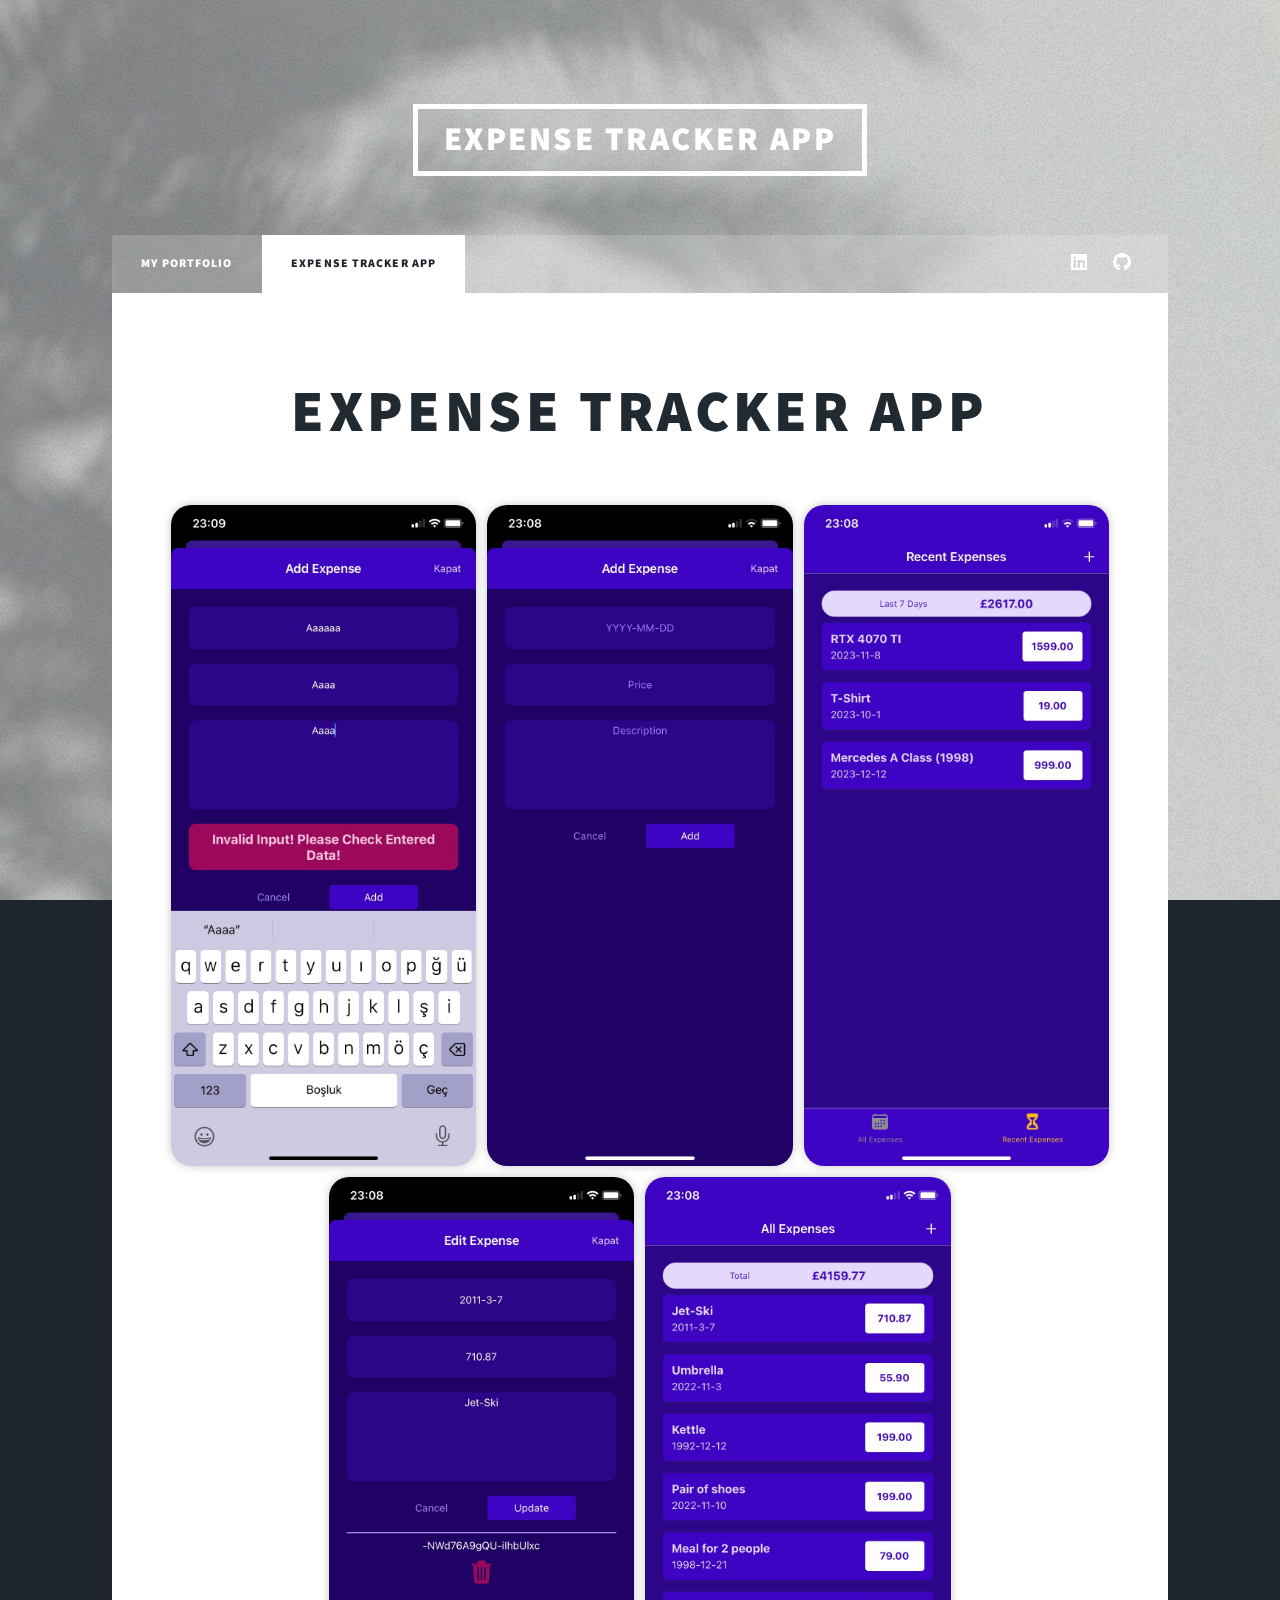
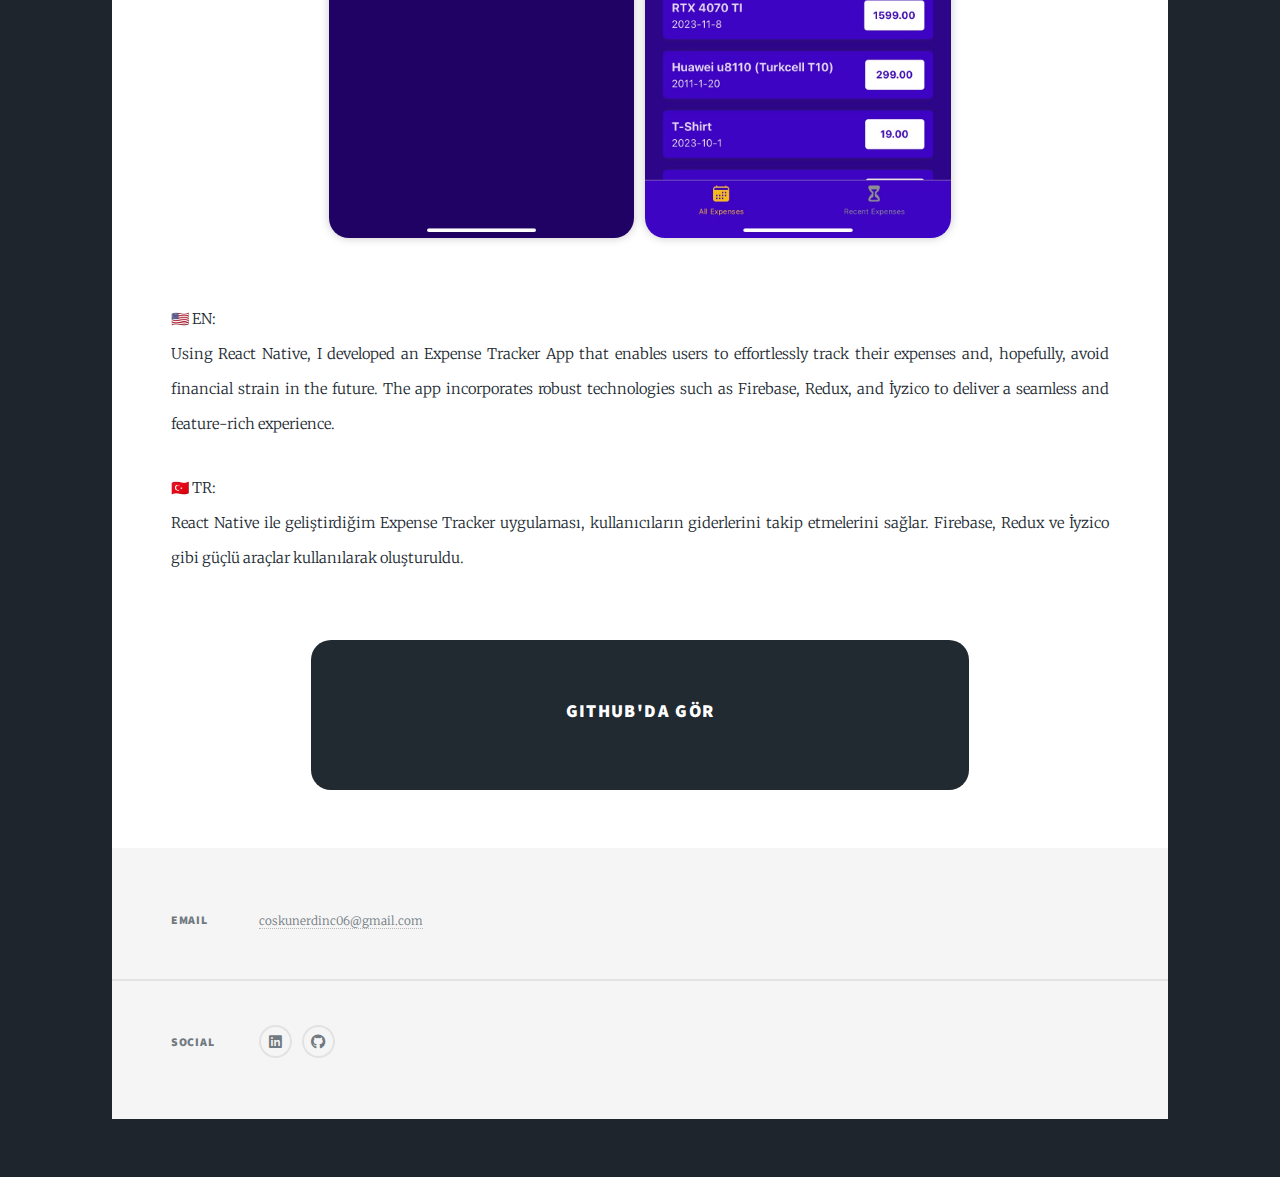
==== expense.html @ 95dc4216 "Add files via upload" ====
<!DOCTYPE html>
<!--
	Massively by HTML5 UP
	html5up.net | @ajlkn
	Free for personal and commercial use under the CCA 3.0 license (html5up.net/license)
-->
<html>
  <head>
    <title>Expense Tracker App</title>
    <meta charset="utf-8" />
    <meta
      name="viewport"
      content="width=device-width, initial-scale=1, user-scalable=no"
    />
    <link rel="stylesheet" href="assets/css/main.css" />
    <noscript
      ><link rel="stylesheet" href="assets/css/noscript.css"
    /></noscript>
  </head>
  <body class="is-preload">
    <!-- Wrapper -->
    <div id="wrapper">
      <!-- Header -->
      <header id="header">
        <a href="#?" class="logo">Expense Tracker App</a>
      </header>

      <!-- Nav -->
      <nav id="nav">
        <ul class="links">
          <li><a href="index.html#header">My Portfolio</a></li>
          <li class="active">
            <a href="#?">Expense Tracker App</a>
          </li>
        </ul>
        <ul class="icons">
          <li>
            <a
              target="_blank"
              href="https://www.linkedin.com/in/erdinc-cosgun/"
              target="_blank"
              class="icon brands fa-linkedin"
              ><span class="label">Linkedin</span></a
            >
          </li>
          <li>
            <a
              target="_blank"
              href="https://github.com/erdinc0"
              class="icon brands fa-github"
              ><span class="label">GitHub</span></a
            >
          </li>
        </ul>
      </nav>

      <!-- Main -->
      <div id="main">
        <!-- Post -->
        <section class="post">
          <header class="major">
            <h1>Expense Tracker App</h1>
          </header>

          <div class="box alt">
            <div class="row gtr-50 gtr-uniform">
              <div class="col-4">
                <span class="image fit"
                  ><img
                    style="
                      border-radius: 20px;
                      box-shadow: 0px 0px 10px rgb(200, 200, 200);
                    "
                    src="images/e1.jpeg"
                    alt=""
                /></span>
              </div>
              <div class="col-4">
                <span class="image fit"
                  ><img
                    style="
                      border-radius: 20px;
                      box-shadow: 0px 0px 10px rgb(200, 200, 200);
                    "
                    src="images/e2.jpeg"
                    alt=""
                /></span>
              </div>
              <div class="col-4">
                <span class="image fit"
                  ><img
                    style="
                      border-radius: 20px;
                      box-shadow: 0px 0px 10px rgb(200, 200, 200);
                    "
                    src="images/e3.jpeg"
                    alt=""
                /></span>
              </div>
              <!-- Break -->

              <div class="col-2"></div>

              <div class="col-4">
                <span class="image fit"
                  ><img
                    style="
                      border-radius: 20px;
                      box-shadow: 0px 0px 10px rgb(200, 200, 200);
                    "
                    src="images/e4.jpeg"
                    alt=""
                /></span>
              </div>
              <div class="col-4">
                <span class="image fit"
                  ><img
                    style="
                      border-radius: 20px;
                      box-shadow: 0px 0px 10px rgb(200, 200, 200);
                    "
                    src="images/e5.jpeg"
                    alt=""
                /></span>
              </div>
            </div>
          </div>
          <br />
          <p>
            🇺🇸 EN: <br />
            Using React Native, I developed an Expense Tracker App that enables
            users to effortlessly track their expenses and, hopefully, avoid
            financial strain in the future. The app incorporates robust
            technologies such as Firebase, Redux, and İyzico to deliver a
            seamless and feature-rich experience.
          </p>
          <p>
            🇹🇷 TR: <br />
            React Native ile geliştirdiğim Expense Tracker uygulaması,
            kullanıcıların giderlerini takip etmelerini sağlar. Firebase, Redux
            ve İyzico gibi güçlü araçlar kullanılarak oluşturuldu.
          </p>

          <br />

          <center>
            <a
              target="_blank"
              href="https://github.com/erdinc0/Expense-Tracker-App"
              class="button primary fit"
              style="
                border-radius: 20px;
                font-size: 18px;
                padding-bottom: 100px;
                padding-top: 50px;
                width: 70%;
              "
              >GitHub'da Gör</a
            >
          </center>
        </section>
      </div>

      <!-- Footer -->
      <footer id="footer">
        <section class="split contact">
          <section>
            <h3>Email</h3>
            <p>
              <a target="_blank" href="mailto:coskunerdinc06@gmail.com"
                >coskunerdinc06@gmail.com</a
              >
            </p>
          </section>
          <section>
            <h3>Social</h3>
            <ul class="icons alt">
              <li>
                <a
                  target="_blank"
                  target="_blank"
                  href="https://www.linkedin.com/in/erdinc-cosgun/"
                  class="icon brands alt fa-linkedin"
                  ><span class="label">Linkedin</span></a
                >
              </li>

              <li>
                <a
                  target="_blank"
                  target="_blank"
                  href="https://github.com/erdinc0"
                  class="icon brands alt fa-github"
                  ><span class="label">GitHub</span></a
                >
              </li>
            </ul>
          </section>
        </section>
      </footer>

      <!-- Copyright -->
      <div id="copyright"></div>
    </div>

    <!-- Scripts -->
    <script src="assets/js/jquery.min.js"></script>
    <script src="assets/js/jquery.scrollex.min.js"></script>
    <script src="assets/js/jquery.scrolly.min.js"></script>
    <script src="assets/js/browser.min.js"></script>
    <script src="assets/js/breakpoints.min.js"></script>
    <script src="assets/js/util.js"></script>
    <script src="assets/js/main.js"></script>
  </body>
</html>
---- assets/css/main.css ----
@import url(fontawesome-all.min.css);
@import url("https://fonts.googleapis.com/css?family=Merriweather:300,700,300italic,700italic|Source+Sans+Pro:900");

/*
	Massively by HTML5 UP
	html5up.net | @ajlkn
	Free for personal and commercial use under the CCA 3.0 license (html5up.net/license)
*/

html,
body,
div,
span,
applet,
object,
iframe,
h1,
h2,
h3,
h4,
h5,
h6,
p,
blockquote,
pre,
a,
abbr,
acronym,
address,
big,
cite,
code,
del,
dfn,
em,
img,
ins,
kbd,
q,
s,
samp,
small,
strike,
strong,
sub,
sup,
tt,
var,
b,
u,
i,
center,
dl,
dt,
dd,
ol,
ul,
li,
fieldset,
form,
label,
legend,
table,
caption,
tbody,
tfoot,
thead,
tr,
th,
td,
article,
aside,
canvas,
details,
embed,
figure,
figcaption,
footer,
header,
hgroup,
menu,
nav,
output,
ruby,
section,
summary,
time,
mark,
audio,
video {
  margin: 0;
  padding: 0;
  border: 0;
  font-size: 100%;
  font: inherit;
  vertical-align: baseline;
}

article,
aside,
details,
figcaption,
figure,
footer,
header,
hgroup,
menu,
nav,
section {
  display: block;
}

body {
  line-height: 1;
}

ol,
ul {
  list-style: none;
}

blockquote,
q {
  quotes: none;
}

blockquote:before,
blockquote:after,
q:before,
q:after {
  content: "";
  content: none;
}

table {
  border-collapse: collapse;
  border-spacing: 0;
}

body {
  -webkit-text-size-adjust: none;
}

mark {
  background-color: transparent;
  color: inherit;
}

input::-moz-focus-inner {
  border: 0;
  padding: 0;
}

input,
select,
textarea {
  -moz-appearance: none;
  -webkit-appearance: none;
  -ms-appearance: none;
  appearance: none;
}

/* Basic */

@-ms-viewport {
  width: device-width;
}

body {
  -ms-overflow-style: scrollbar;
}

@media screen and (max-width: 480px) {
  html,
  body {
    min-width: 320px;
  }
}

html {
  box-sizing: border-box;
}

*,
*:before,
*:after {
  box-sizing: inherit;
}

body {
  background-color: #1e252d;
}

body.is-preload *,
body.is-preload *:before,
body.is-preload *:after {
  -moz-animation: none !important;
  -webkit-animation: none !important;
  -ms-animation: none !important;
  animation: none !important;
  -moz-transition: none !important;
  -webkit-transition: none !important;
  -ms-transition: none !important;
  transition: none !important;
}

/* Type */

html {
  font-size: 16pt;
}

@media screen and (max-width: 1680px) {
  html {
    font-size: 12pt;
  }
}

@media screen and (max-width: 1280px) {
  html {
    font-size: 11pt;
  }
}

@media screen and (max-width: 360px) {
  html {
    font-size: 10pt;
  }
}

body {
  color: #212931;
}

body,
input,
select,
textarea {
  font-family: "Merriweather", Georgia, serif;
  font-weight: 300;
  font-size: 1rem;
  line-height: 2.375;
}

a {
  -moz-transition: color 0.2s ease-in-out, background-color 0.2s ease-in-out,
    border-color 0.2s ease-in-out, box-shadow 0.2s ease-in-out;
  -webkit-transition: color 0.2s ease-in-out, background-color 0.2s ease-in-out,
    border-color 0.2s ease-in-out, box-shadow 0.2s ease-in-out;
  -ms-transition: color 0.2s ease-in-out, background-color 0.2s ease-in-out,
    border-color 0.2s ease-in-out, box-shadow 0.2s ease-in-out;
  transition: color 0.2s ease-in-out, background-color 0.2s ease-in-out,
    border-color 0.2s ease-in-out, box-shadow 0.2s ease-in-out;
  border-bottom: dotted 1px;
  text-decoration: none;
}

a:hover {
  border-bottom-color: transparent;
}

strong,
b {
  font-weight: 600;
}

em,
i {
  font-style: italic;
}

p {
  text-align: justify;
  margin: 0 0 2rem 0;
}

h1,
h2,
h3,
h4,
h5,
h6 {
  font-family: "Source Sans Pro", Helvetica, sans-serif;
  font-weight: 900;
  line-height: 1.5;
  letter-spacing: 0.075em;
  text-transform: uppercase;
  margin: 0 0 1rem 0;
}

h1 a,
h2 a,
h3 a,
h4 a,
h5 a,
h6 a {
  border-bottom: 0;
  color: inherit;
  text-decoration: none;
}

h1 {
  font-size: 4rem;
  line-height: 1.1;
  margin: 0 0 2rem 0;
}

h2 {
  font-size: 1.75rem;
  line-height: 1.3;
  margin: 0 0 1.5rem 0;
}

h3 {
  font-size: 1.25rem;
  margin: 0 0 1.5rem 0;
}

h4 {
  font-size: 1rem;
}

h5 {
  font-size: 0.9rem;
}

h6 {
  font-size: 0.8rem;
}

sub {
  font-size: 0.8rem;
  position: relative;
  top: 0.5rem;
}

sup {
  font-size: 0.8rem;
  position: relative;
  top: -0.5rem;
}

blockquote {
  border-left: solid 4px;
  font-style: italic;
  margin: 0 0 2rem 0;
  padding: 0.5rem 0 0.5rem 2rem;
}

code {
  border: solid 2px;
  font-family: "Courier New", monospace;
  font-size: 0.9rem;
  margin: 0 0.25rem;
  padding: 0.25rem 0.65rem;
}

pre {
  -webkit-overflow-scrolling: touch;
  font-family: "Courier New", monospace;
  font-size: 0.9rem;
  margin: 0 0 2rem 0;
}

pre code {
  display: block;
  line-height: 1.75;
  padding: 1rem 1.5rem;
  overflow-x: auto;
}

hr {
  border: 0;
  border-bottom: solid 2px;
  margin: 3rem 0;
}

hr.major {
  margin: 5rem 0;
}

.align-left {
  text-align: left;
}

.align-center {
  text-align: center;
}

.align-right {
  text-align: right;
}

input,
select,
textarea {
  color: #212931;
}

a {
  color: #212931;
  border-bottom-color: rgba(33, 41, 49, 0.5);
}

a:hover {
  border-bottom-color: transparent;
  color: #ffbf3e !important;
}

strong,
b {
  color: #212931;
}

h1,
h2,
h3,
h4,
h5,
h6 {
  color: #212931;
}

blockquote {
  border-left-color: #eeeeee;
}

code {
  background: rgba(220, 220, 220, 0.25);
  border-color: #eeeeee;
}

hr {
  border-bottom-color: #eeeeee;
}

/* Row */

.row {
  display: flex;
  flex-wrap: wrap;
  box-sizing: border-box;
  align-items: stretch;
}

.row > * {
  box-sizing: border-box;
}

.row.gtr-uniform > * > :last-child {
  margin-bottom: 0;
}

.row.aln-left {
  justify-content: flex-start;
}

.row.aln-center {
  justify-content: center;
}

.row.aln-right {
  justify-content: flex-end;
}

.row.aln-top {
  align-items: flex-start;
}

.row.aln-middle {
  align-items: center;
}

.row.aln-bottom {
  align-items: flex-end;
}

.row > .imp {
  order: -1;
}

.row > .col-1 {
  width: 8.33333%;
}

.row > .off-1 {
  margin-left: 8.33333%;
}

.row > .col-2 {
  width: 16.66667%;
}

.row > .off-2 {
  margin-left: 16.66667%;
}

.row > .col-3 {
  width: 25%;
}

.row > .off-3 {
  margin-left: 25%;
}

.row > .col-4 {
  width: 33.33333%;
}

.row > .off-4 {
  margin-left: 33.33333%;
}

.row > .col-5 {
  width: 41.66667%;
}

.row > .off-5 {
  margin-left: 41.66667%;
}

.row > .col-6 {
  width: 50%;
}

.row > .off-6 {
  margin-left: 50%;
}

.row > .col-7 {
  width: 58.33333%;
}

.row > .off-7 {
  margin-left: 58.33333%;
}

.row > .col-8 {
  width: 66.66667%;
}

.row > .off-8 {
  margin-left: 66.66667%;
}

.row > .col-9 {
  width: 75%;
}

.row > .off-9 {
  margin-left: 75%;
}

.row > .col-10 {
  width: 83.33333%;
}

.row > .off-10 {
  margin-left: 83.33333%;
}

.row > .col-11 {
  width: 91.66667%;
}

.row > .off-11 {
  margin-left: 91.66667%;
}

.row > .col-12 {
  width: 100%;
}

.row > .off-12 {
  margin-left: 100%;
}

.row.gtr-0 {
  margin-top: 0;
  margin-left: 0rem;
}

.row.gtr-0 > * {
  padding: 0 0 0 0rem;
}

.row.gtr-0.gtr-uniform {
  margin-top: 0rem;
}

.row.gtr-0.gtr-uniform > * {
  padding-top: 0rem;
}

.row.gtr-25 {
  margin-top: 0;
  margin-left: -0.375rem;
}

.row.gtr-25 > * {
  padding: 0 0 0 0.375rem;
}

.row.gtr-25.gtr-uniform {
  margin-top: -0.375rem;
}

.row.gtr-25.gtr-uniform > * {
  padding-top: 0.375rem;
}

.row.gtr-50 {
  margin-top: 0;
  margin-left: -0.75rem;
}

.row.gtr-50 > * {
  padding: 0 0 0 0.75rem;
}

.row.gtr-50.gtr-uniform {
  margin-top: -0.75rem;
}

.row.gtr-50.gtr-uniform > * {
  padding-top: 0.75rem;
}

.row {
  margin-top: 0;
  margin-left: -1.5rem;
}

.row > * {
  padding: 0 0 0 1.5rem;
}

.row.gtr-uniform {
  margin-top: -1.5rem;
}

.row.gtr-uniform > * {
  padding-top: 1.5rem;
}

.row.gtr-150 {
  margin-top: 0;
  margin-left: -2.25rem;
}

.row.gtr-150 > * {
  padding: 0 0 0 2.25rem;
}

.row.gtr-150.gtr-uniform {
  margin-top: -2.25rem;
}

.row.gtr-150.gtr-uniform > * {
  padding-top: 2.25rem;
}

.row.gtr-200 {
  margin-top: 0;
  margin-left: -3rem;
}

.row.gtr-200 > * {
  padding: 0 0 0 3rem;
}

.row.gtr-200.gtr-uniform {
  margin-top: -3rem;
}

.row.gtr-200.gtr-uniform > * {
  padding-top: 3rem;
}

@media screen and (max-width: 1680px) {
  .row {
    display: flex;
    flex-wrap: wrap;
    box-sizing: border-box;
    align-items: stretch;
  }

  .row > * {
    box-sizing: border-box;
  }

  .row.gtr-uniform > * > :last-child {
    margin-bottom: 0;
  }

  .row.aln-left {
    justify-content: flex-start;
  }

  .row.aln-center {
    justify-content: center;
  }

  .row.aln-right {
    justify-content: flex-end;
  }

  .row.aln-top {
    align-items: flex-start;
  }

  .row.aln-middle {
    align-items: center;
  }

  .row.aln-bottom {
    align-items: flex-end;
  }

  .row > .imp-xlarge {
    order: -1;
  }

  .row > .col-1-xlarge {
    width: 8.33333%;
  }

  .row > .off-1-xlarge {
    margin-left: 8.33333%;
  }

  .row > .col-2-xlarge {
    width: 16.66667%;
  }

  .row > .off-2-xlarge {
    margin-left: 16.66667%;
  }

  .row > .col-3-xlarge {
    width: 25%;
  }

  .row > .off-3-xlarge {
    margin-left: 25%;
  }

  .row > .col-4-xlarge {
    width: 33.33333%;
  }

  .row > .off-4-xlarge {
    margin-left: 33.33333%;
  }

  .row > .col-5-xlarge {
    width: 41.66667%;
  }

  .row > .off-5-xlarge {
    margin-left: 41.66667%;
  }

  .row > .col-6-xlarge {
    width: 50%;
  }

  .row > .off-6-xlarge {
    margin-left: 50%;
  }

  .row > .col-7-xlarge {
    width: 58.33333%;
  }

  .row > .off-7-xlarge {
    margin-left: 58.33333%;
  }

  .row > .col-8-xlarge {
    width: 66.66667%;
  }

  .row > .off-8-xlarge {
    margin-left: 66.66667%;
  }

  .row > .col-9-xlarge {
    width: 75%;
  }

  .row > .off-9-xlarge {
    margin-left: 75%;
  }

  .row > .col-10-xlarge {
    width: 83.33333%;
  }

  .row > .off-10-xlarge {
    margin-left: 83.33333%;
  }

  .row > .col-11-xlarge {
    width: 91.66667%;
  }

  .row > .off-11-xlarge {
    margin-left: 91.66667%;
  }

  .row > .col-12-xlarge {
    width: 100%;
  }

  .row > .off-12-xlarge {
    margin-left: 100%;
  }

  .row.gtr-0 {
    margin-top: 0;
    margin-left: 0rem;
  }

  .row.gtr-0 > * {
    padding: 0 0 0 0rem;
  }

  .row.gtr-0.gtr-uniform {
    margin-top: 0rem;
  }

  .row.gtr-0.gtr-uniform > * {
    padding-top: 0rem;
  }

  .row.gtr-25 {
    margin-top: 0;
    margin-left: -0.375rem;
  }

  .row.gtr-25 > * {
    padding: 0 0 0 0.375rem;
  }

  .row.gtr-25.gtr-uniform {
    margin-top: -0.375rem;
  }

  .row.gtr-25.gtr-uniform > * {
    padding-top: 0.375rem;
  }

  .row.gtr-50 {
    margin-top: 0;
    margin-left: -0.75rem;
  }

  .row.gtr-50 > * {
    padding: 0 0 0 0.75rem;
  }

  .row.gtr-50.gtr-uniform {
    margin-top: -0.75rem;
  }

  .row.gtr-50.gtr-uniform > * {
    padding-top: 0.75rem;
  }

  .row {
    margin-top: 0;
    margin-left: -1.5rem;
  }

  .row > * {
    padding: 0 0 0 1.5rem;
  }

  .row.gtr-uniform {
    margin-top: -1.5rem;
  }

  .row.gtr-uniform > * {
    padding-top: 1.5rem;
  }

  .row.gtr-150 {
    margin-top: 0;
    margin-left: -2.25rem;
  }

  .row.gtr-150 > * {
    padding: 0 0 0 2.25rem;
  }

  .row.gtr-150.gtr-uniform {
    margin-top: -2.25rem;
  }

  .row.gtr-150.gtr-uniform > * {
    padding-top: 2.25rem;
  }

  .row.gtr-200 {
    margin-top: 0;
    margin-left: -3rem;
  }

  .row.gtr-200 > * {
    padding: 0 0 0 3rem;
  }

  .row.gtr-200.gtr-uniform {
    margin-top: -3rem;
  }

  .row.gtr-200.gtr-uniform > * {
    padding-top: 3rem;
  }
}

@media screen and (max-width: 1280px) {
  .row {
    display: flex;
    flex-wrap: wrap;
    box-sizing: border-box;
    align-items: stretch;
  }

  .row > * {
    box-sizing: border-box;
  }

  .row.gtr-uniform > * > :last-child {
    margin-bottom: 0;
  }

  .row.aln-left {
    justify-content: flex-start;
  }

  .row.aln-center {
    justify-content: center;
  }

  .row.aln-right {
    justify-content: flex-end;
  }

  .row.aln-top {
    align-items: flex-start;
  }

  .row.aln-middle {
    align-items: center;
  }

  .row.aln-bottom {
    align-items: flex-end;
  }

  .row > .imp-large {
    order: -1;
  }

  .row > .col-1-large {
    width: 8.33333%;
  }

  .row > .off-1-large {
    margin-left: 8.33333%;
  }

  .row > .col-2-large {
    width: 16.66667%;
  }

  .row > .off-2-large {
    margin-left: 16.66667%;
  }

  .row > .col-3-large {
    width: 25%;
  }

  .row > .off-3-large {
    margin-left: 25%;
  }

  .row > .col-4-large {
    width: 33.33333%;
  }

  .row > .off-4-large {
    margin-left: 33.33333%;
  }

  .row > .col-5-large {
    width: 41.66667%;
  }

  .row > .off-5-large {
    margin-left: 41.66667%;
  }

  .row > .col-6-large {
    width: 50%;
  }

  .row > .off-6-large {
    margin-left: 50%;
  }

  .row > .col-7-large {
    width: 58.33333%;
  }

  .row > .off-7-large {
    margin-left: 58.33333%;
  }

  .row > .col-8-large {
    width: 66.66667%;
  }

  .row > .off-8-large {
    margin-left: 66.66667%;
  }

  .row > .col-9-large {
    width: 75%;
  }

  .row > .off-9-large {
    margin-left: 75%;
  }

  .row > .col-10-large {
    width: 83.33333%;
  }

  .row > .off-10-large {
    margin-left: 83.33333%;
  }

  .row > .col-11-large {
    width: 91.66667%;
  }

  .row > .off-11-large {
    margin-left: 91.66667%;
  }

  .row > .col-12-large {
    width: 100%;
  }

  .row > .off-12-large {
    margin-left: 100%;
  }

  .row.gtr-0 {
    margin-top: 0;
    margin-left: 0rem;
  }

  .row.gtr-0 > * {
    padding: 0 0 0 0rem;
  }

  .row.gtr-0.gtr-uniform {
    margin-top: 0rem;
  }

  .row.gtr-0.gtr-uniform > * {
    padding-top: 0rem;
  }

  .row.gtr-25 {
    margin-top: 0;
    margin-left: -0.375rem;
  }

  .row.gtr-25 > * {
    padding: 0 0 0 0.375rem;
  }

  .row.gtr-25.gtr-uniform {
    margin-top: -0.375rem;
  }

  .row.gtr-25.gtr-uniform > * {
    padding-top: 0.375rem;
  }

  .row.gtr-50 {
    margin-top: 0;
    margin-left: -0.75rem;
  }

  .row.gtr-50 > * {
    padding: 0 0 0 0.75rem;
  }

  .row.gtr-50.gtr-uniform {
    margin-top: -0.75rem;
  }

  .row.gtr-50.gtr-uniform > * {
    padding-top: 0.75rem;
  }

  .row {
    margin-top: 0;
    margin-left: -1.5rem;
  }

  .row > * {
    padding: 0 0 0 1.5rem;
  }

  .row.gtr-uniform {
    margin-top: -1.5rem;
  }

  .row.gtr-uniform > * {
    padding-top: 1.5rem;
  }

  .row.gtr-150 {
    margin-top: 0;
    margin-left: -2.25rem;
  }

  .row.gtr-150 > * {
    padding: 0 0 0 2.25rem;
  }

  .row.gtr-150.gtr-uniform {
    margin-top: -2.25rem;
  }

  .row.gtr-150.gtr-uniform > * {
    padding-top: 2.25rem;
  }

  .row.gtr-200 {
    margin-top: 0;
    margin-left: -3rem;
  }

  .row.gtr-200 > * {
    padding: 0 0 0 3rem;
  }

  .row.gtr-200.gtr-uniform {
    margin-top: -3rem;
  }

  .row.gtr-200.gtr-uniform > * {
    padding-top: 3rem;
  }
}

@media screen and (max-width: 980px) {
  .row {
    display: flex;
    flex-wrap: wrap;
    box-sizing: border-box;
    align-items: stretch;
  }

  .row > * {
    box-sizing: border-box;
  }

  .row.gtr-uniform > * > :last-child {
    margin-bottom: 0;
  }

  .row.aln-left {
    justify-content: flex-start;
  }

  .row.aln-center {
    justify-content: center;
  }

  .row.aln-right {
    justify-content: flex-end;
  }

  .row.aln-top {
    align-items: flex-start;
  }

  .row.aln-middle {
    align-items: center;
  }

  .row.aln-bottom {
    align-items: flex-end;
  }

  .row > .imp-medium {
    order: -1;
  }

  .row > .col-1-medium {
    width: 8.33333%;
  }

  .row > .off-1-medium {
    margin-left: 8.33333%;
  }

  .row > .col-2-medium {
    width: 16.66667%;
  }

  .row > .off-2-medium {
    margin-left: 16.66667%;
  }

  .row > .col-3-medium {
    width: 25%;
  }

  .row > .off-3-medium {
    margin-left: 25%;
  }

  .row > .col-4-medium {
    width: 33.33333%;
  }

  .row > .off-4-medium {
    margin-left: 33.33333%;
  }

  .row > .col-5-medium {
    width: 41.66667%;
  }

  .row > .off-5-medium {
    margin-left: 41.66667%;
  }

  .row > .col-6-medium {
    width: 50%;
  }

  .row > .off-6-medium {
    margin-left: 50%;
  }

  .row > .col-7-medium {
    width: 58.33333%;
  }

  .row > .off-7-medium {
    margin-left: 58.33333%;
  }

  .row > .col-8-medium {
    width: 66.66667%;
  }

  .row > .off-8-medium {
    margin-left: 66.66667%;
  }

  .row > .col-9-medium {
    width: 75%;
  }

  .row > .off-9-medium {
    margin-left: 75%;
  }

  .row > .col-10-medium {
    width: 83.33333%;
  }

  .row > .off-10-medium {
    margin-left: 83.33333%;
  }

  .row > .col-11-medium {
    width: 91.66667%;
  }

  .row > .off-11-medium {
    margin-left: 91.66667%;
  }

  .row > .col-12-medium {
    width: 100%;
  }

  .row > .off-12-medium {
    margin-left: 100%;
  }

  .row.gtr-0 {
    margin-top: 0;
    margin-left: 0rem;
  }

  .row.gtr-0 > * {
    padding: 0 0 0 0rem;
  }

  .row.gtr-0.gtr-uniform {
    margin-top: 0rem;
  }

  .row.gtr-0.gtr-uniform > * {
    padding-top: 0rem;
  }

  .row.gtr-25 {
    margin-top: 0;
    margin-left: -0.375rem;
  }

  .row.gtr-25 > * {
    padding: 0 0 0 0.375rem;
  }

  .row.gtr-25.gtr-uniform {
    margin-top: -0.375rem;
  }

  .row.gtr-25.gtr-uniform > * {
    padding-top: 0.375rem;
  }

  .row.gtr-50 {
    margin-top: 0;
    margin-left: -0.75rem;
  }

  .row.gtr-50 > * {
    padding: 0 0 0 0.75rem;
  }

  .row.gtr-50.gtr-uniform {
    margin-top: -0.75rem;
  }

  .row.gtr-50.gtr-uniform > * {
    padding-top: 0.75rem;
  }

  .row {
    margin-top: 0;
    margin-left: -1.5rem;
  }

  .row > * {
    padding: 0 0 0 1.5rem;
  }

  .row.gtr-uniform {
    margin-top: -1.5rem;
  }

  .row.gtr-uniform > * {
    padding-top: 1.5rem;
  }

  .row.gtr-150 {
    margin-top: 0;
    margin-left: -2.25rem;
  }

  .row.gtr-150 > * {
    padding: 0 0 0 2.25rem;
  }

  .row.gtr-150.gtr-uniform {
    margin-top: -2.25rem;
  }

  .row.gtr-150.gtr-uniform > * {
    padding-top: 2.25rem;
  }

  .row.gtr-200 {
    margin-top: 0;
    margin-left: -3rem;
  }

  .row.gtr-200 > * {
    padding: 0 0 0 3rem;
  }

  .row.gtr-200.gtr-uniform {
    margin-top: -3rem;
  }

  .row.gtr-200.gtr-uniform > * {
    padding-top: 3rem;
  }
}

@media screen and (max-width: 736px) {
  .row {
    display: flex;
    flex-wrap: wrap;
    box-sizing: border-box;
    align-items: stretch;
  }

  .row > * {
    box-sizing: border-box;
  }

  .row.gtr-uniform > * > :last-child {
    margin-bottom: 0;
  }

  .row.aln-left {
    justify-content: flex-start;
  }

  .row.aln-center {
    justify-content: center;
  }

  .row.aln-right {
    justify-content: flex-end;
  }

  .row.aln-top {
    align-items: flex-start;
  }

  .row.aln-middle {
    align-items: center;
  }

  .row.aln-bottom {
    align-items: flex-end;
  }

  .row > .imp-small {
    order: -1;
  }

  .row > .col-1-small {
    width: 8.33333%;
  }

  .row > .off-1-small {
    margin-left: 8.33333%;
  }

  .row > .col-2-small {
    width: 16.66667%;
  }

  .row > .off-2-small {
    margin-left: 16.66667%;
  }

  .row > .col-3-small {
    width: 25%;
  }

  .row > .off-3-small {
    margin-left: 25%;
  }

  .row > .col-4-small {
    width: 33.33333%;
  }

  .row > .off-4-small {
    margin-left: 33.33333%;
  }

  .row > .col-5-small {
    width: 41.66667%;
  }

  .row > .off-5-small {
    margin-left: 41.66667%;
  }

  .row > .col-6-small {
    width: 50%;
  }

  .row > .off-6-small {
    margin-left: 50%;
  }

  .row > .col-7-small {
    width: 58.33333%;
  }

  .row > .off-7-small {
    margin-left: 58.33333%;
  }

  .row > .col-8-small {
    width: 66.66667%;
  }

  .row > .off-8-small {
    margin-left: 66.66667%;
  }

  .row > .col-9-small {
    width: 75%;
  }

  .row > .off-9-small {
    margin-left: 75%;
  }

  .row > .col-10-small {
    width: 83.33333%;
  }

  .row > .off-10-small {
    margin-left: 83.33333%;
  }

  .row > .col-11-small {
    width: 91.66667%;
  }

  .row > .off-11-small {
    margin-left: 91.66667%;
  }

  .row > .col-12-small {
    width: 100%;
  }

  .row > .off-12-small {
    margin-left: 100%;
  }

  .row.gtr-0 {
    margin-top: 0;
    margin-left: 0rem;
  }

  .row.gtr-0 > * {
    padding: 0 0 0 0rem;
  }

  .row.gtr-0.gtr-uniform {
    margin-top: 0rem;
  }

  .row.gtr-0.gtr-uniform > * {
    padding-top: 0rem;
  }

  .row.gtr-25 {
    margin-top: 0;
    margin-left: -0.375rem;
  }

  .row.gtr-25 > * {
    padding: 0 0 0 0.375rem;
  }

  .row.gtr-25.gtr-uniform {
    margin-top: -0.375rem;
  }

  .row.gtr-25.gtr-uniform > * {
    padding-top: 0.375rem;
  }

  .row.gtr-50 {
    margin-top: 0;
    margin-left: -0.75rem;
  }

  .row.gtr-50 > * {
    padding: 0 0 0 0.75rem;
  }

  .row.gtr-50.gtr-uniform {
    margin-top: -0.75rem;
  }

  .row.gtr-50.gtr-uniform > * {
    padding-top: 0.75rem;
  }

  .row {
    margin-top: 0;
    margin-left: -1.5rem;
  }

  .row > * {
    padding: 0 0 0 1.5rem;
  }

  .row.gtr-uniform {
    margin-top: -1.5rem;
  }

  .row.gtr-uniform > * {
    padding-top: 1.5rem;
  }

  .row.gtr-150 {
    margin-top: 0;
    margin-left: -2.25rem;
  }

  .row.gtr-150 > * {
    padding: 0 0 0 2.25rem;
  }

  .row.gtr-150.gtr-uniform {
    margin-top: -2.25rem;
  }

  .row.gtr-150.gtr-uniform > * {
    padding-top: 2.25rem;
  }

  .row.gtr-200 {
    margin-top: 0;
    margin-left: -3rem;
  }

  .row.gtr-200 > * {
    padding: 0 0 0 3rem;
  }

  .row.gtr-200.gtr-uniform {
    margin-top: -3rem;
  }

  .row.gtr-200.gtr-uniform > * {
    padding-top: 3rem;
  }
}

@media screen and (max-width: 480px) {
  .row {
    display: flex;
    flex-wrap: wrap;
    box-sizing: border-box;
    align-items: stretch;
  }

  .row > * {
    box-sizing: border-box;
  }

  .row.gtr-uniform > * > :last-child {
    margin-bottom: 0;
  }

  .row.aln-left {
    justify-content: flex-start;
  }

  .row.aln-center {
    justify-content: center;
  }

  .row.aln-right {
    justify-content: flex-end;
  }

  .row.aln-top {
    align-items: flex-start;
  }

  .row.aln-middle {
    align-items: center;
  }

  .row.aln-bottom {
    align-items: flex-end;
  }

  .row > .imp-xsmall {
    order: -1;
  }

  .row > .col-1-xsmall {
    width: 8.33333%;
  }

  .row > .off-1-xsmall {
    margin-left: 8.33333%;
  }

  .row > .col-2-xsmall {
    width: 16.66667%;
  }

  .row > .off-2-xsmall {
    margin-left: 16.66667%;
  }

  .row > .col-3-xsmall {
    width: 25%;
  }

  .row > .off-3-xsmall {
    margin-left: 25%;
  }

  .row > .col-4-xsmall {
    width: 33.33333%;
  }

  .row > .off-4-xsmall {
    margin-left: 33.33333%;
  }

  .row > .col-5-xsmall {
    width: 41.66667%;
  }

  .row > .off-5-xsmall {
    margin-left: 41.66667%;
  }

  .row > .col-6-xsmall {
    width: 50%;
  }

  .row > .off-6-xsmall {
    margin-left: 50%;
  }

  .row > .col-7-xsmall {
    width: 58.33333%;
  }

  .row > .off-7-xsmall {
    margin-left: 58.33333%;
  }

  .row > .col-8-xsmall {
    width: 66.66667%;
  }

  .row > .off-8-xsmall {
    margin-left: 66.66667%;
  }

  .row > .col-9-xsmall {
    width: 75%;
  }

  .row > .off-9-xsmall {
    margin-left: 75%;
  }

  .row > .col-10-xsmall {
    width: 83.33333%;
  }

  .row > .off-10-xsmall {
    margin-left: 83.33333%;
  }

  .row > .col-11-xsmall {
    width: 91.66667%;
  }

  .row > .off-11-xsmall {
    margin-left: 91.66667%;
  }

  .row > .col-12-xsmall {
    width: 100%;
  }

  .row > .off-12-xsmall {
    margin-left: 100%;
  }

  .row.gtr-0 {
    margin-top: 0;
    margin-left: 0rem;
  }

  .row.gtr-0 > * {
    padding: 0 0 0 0rem;
  }

  .row.gtr-0.gtr-uniform {
    margin-top: 0rem;
  }

  .row.gtr-0.gtr-uniform > * {
    padding-top: 0rem;
  }

  .row.gtr-25 {
    margin-top: 0;
    margin-left: -0.375rem;
  }

  .row.gtr-25 > * {
    padding: 0 0 0 0.375rem;
  }

  .row.gtr-25.gtr-uniform {
    margin-top: -0.375rem;
  }

  .row.gtr-25.gtr-uniform > * {
    padding-top: 0.375rem;
  }

  .row.gtr-50 {
    margin-top: 0;
    margin-left: -0.75rem;
  }

  .row.gtr-50 > * {
    padding: 0 0 0 0.75rem;
  }

  .row.gtr-50.gtr-uniform {
    margin-top: -0.75rem;
  }

  .row.gtr-50.gtr-uniform > * {
    padding-top: 0.75rem;
  }

  .row {
    margin-top: 0;
    margin-left: -1.5rem;
  }

  .row > * {
    padding: 0 0 0 1.5rem;
  }

  .row.gtr-uniform {
    margin-top: -1.5rem;
  }

  .row.gtr-uniform > * {
    padding-top: 1.5rem;
  }

  .row.gtr-150 {
    margin-top: 0;
    margin-left: -2.25rem;
  }

  .row.gtr-150 > * {
    padding: 0 0 0 2.25rem;
  }

  .row.gtr-150.gtr-uniform {
    margin-top: -2.25rem;
  }

  .row.gtr-150.gtr-uniform > * {
    padding-top: 2.25rem;
  }

  .row.gtr-200 {
    margin-top: 0;
    margin-left: -3rem;
  }

  .row.gtr-200 > * {
    padding: 0 0 0 3rem;
  }

  .row.gtr-200.gtr-uniform {
    margin-top: -3rem;
  }

  .row.gtr-200.gtr-uniform > * {
    padding-top: 3rem;
  }
}

@media screen and (max-width: 360px) {
  .row {
    display: flex;
    flex-wrap: wrap;
    box-sizing: border-box;
    align-items: stretch;
  }

  .row > * {
    box-sizing: border-box;
  }

  .row.gtr-uniform > * > :last-child {
    margin-bottom: 0;
  }

  .row.aln-left {
    justify-content: flex-start;
  }

  .row.aln-center {
    justify-content: center;
  }

  .row.aln-right {
    justify-content: flex-end;
  }

  .row.aln-top {
    align-items: flex-start;
  }

  .row.aln-middle {
    align-items: center;
  }

  .row.aln-bottom {
    align-items: flex-end;
  }

  .row > .imp-xxsmall {
    order: -1;
  }

  .row > .col-1-xxsmall {
    width: 8.33333%;
  }

  .row > .off-1-xxsmall {
    margin-left: 8.33333%;
  }

  .row > .col-2-xxsmall {
    width: 16.66667%;
  }

  .row > .off-2-xxsmall {
    margin-left: 16.66667%;
  }

  .row > .col-3-xxsmall {
    width: 25%;
  }

  .row > .off-3-xxsmall {
    margin-left: 25%;
  }

  .row > .col-4-xxsmall {
    width: 33.33333%;
  }

  .row > .off-4-xxsmall {
    margin-left: 33.33333%;
  }

  .row > .col-5-xxsmall {
    width: 41.66667%;
  }

  .row > .off-5-xxsmall {
    margin-left: 41.66667%;
  }

  .row > .col-6-xxsmall {
    width: 50%;
  }

  .row > .off-6-xxsmall {
    margin-left: 50%;
  }

  .row > .col-7-xxsmall {
    width: 58.33333%;
  }

  .row > .off-7-xxsmall {
    margin-left: 58.33333%;
  }

  .row > .col-8-xxsmall {
    width: 66.66667%;
  }

  .row > .off-8-xxsmall {
    margin-left: 66.66667%;
  }

  .row > .col-9-xxsmall {
    width: 75%;
  }

  .row > .off-9-xxsmall {
    margin-left: 75%;
  }

  .row > .col-10-xxsmall {
    width: 83.33333%;
  }

  .row > .off-10-xxsmall {
    margin-left: 83.33333%;
  }

  .row > .col-11-xxsmall {
    width: 91.66667%;
  }

  .row > .off-11-xxsmall {
    margin-left: 91.66667%;
  }

  .row > .col-12-xxsmall {
    width: 100%;
  }

  .row > .off-12-xxsmall {
    margin-left: 100%;
  }

  .row.gtr-0 {
    margin-top: 0;
    margin-left: 0rem;
  }

  .row.gtr-0 > * {
    padding: 0 0 0 0rem;
  }

  .row.gtr-0.gtr-uniform {
    margin-top: 0rem;
  }

  .row.gtr-0.gtr-uniform > * {
    padding-top: 0rem;
  }

  .row.gtr-25 {
    margin-top: 0;
    margin-left: -0.375rem;
  }

  .row.gtr-25 > * {
    padding: 0 0 0 0.375rem;
  }

  .row.gtr-25.gtr-uniform {
    margin-top: -0.375rem;
  }

  .row.gtr-25.gtr-uniform > * {
    padding-top: 0.375rem;
  }

  .row.gtr-50 {
    margin-top: 0;
    margin-left: -0.75rem;
  }

  .row.gtr-50 > * {
    padding: 0 0 0 0.75rem;
  }

  .row.gtr-50.gtr-uniform {
    margin-top: -0.75rem;
  }

  .row.gtr-50.gtr-uniform > * {
    padding-top: 0.75rem;
  }

  .row {
    margin-top: 0;
    margin-left: -1.5rem;
  }

  .row > * {
    padding: 0 0 0 1.5rem;
  }

  .row.gtr-uniform {
    margin-top: -1.5rem;
  }

  .row.gtr-uniform > * {
    padding-top: 1.5rem;
  }

  .row.gtr-150 {
    margin-top: 0;
    margin-left: -2.25rem;
  }

  .row.gtr-150 > * {
    padding: 0 0 0 2.25rem;
  }

  .row.gtr-150.gtr-uniform {
    margin-top: -2.25rem;
  }

  .row.gtr-150.gtr-uniform > * {
    padding-top: 2.25rem;
  }

  .row.gtr-200 {
    margin-top: 0;
    margin-left: -3rem;
  }

  .row.gtr-200 > * {
    padding: 0 0 0 3rem;
  }

  .row.gtr-200.gtr-uniform {
    margin-top: -3rem;
  }

  .row.gtr-200.gtr-uniform > * {
    padding-top: 3rem;
  }
}

/* Box */

.box {
  border: solid 2px;
  margin-bottom: 2rem;
  padding: 1.5rem;
}

.box > :last-child,
.box > :last-child > :last-child,
.box > :last-child > :last-child > :last-child {
  margin-bottom: 0;
}

.box.alt {
  border: 0;
  border-radius: 0;
  padding: 0;
}

.box {
  border-color: #eeeeee;
}

/* Button */

input[type="submit"],
input[type="reset"],
input[type="button"],
button,
.button {
  -moz-appearance: none;
  -webkit-appearance: none;
  -ms-appearance: none;
  appearance: none;
  -moz-transition: background-color 0.2s ease-in-out,
    box-shadow 0.2s ease-in-out, color 0.2s ease-in-out;
  -webkit-transition: background-color 0.2s ease-in-out,
    box-shadow 0.2s ease-in-out, color 0.2s ease-in-out;
  -ms-transition: background-color 0.2s ease-in-out, box-shadow 0.2s ease-in-out,
    color 0.2s ease-in-out;
  transition: background-color 0.2s ease-in-out, box-shadow 0.2s ease-in-out,
    color 0.2s ease-in-out;
  border: 0;
  border-radius: 0;
  cursor: pointer;
  display: inline-block;
  font-family: "Source Sans Pro", Helvetica, sans-serif;
  font-size: 0.8rem;
  font-weight: 900;
  letter-spacing: 0.075em;
  height: 3rem;
  line-height: 3rem;
  padding: 0 2rem;
  text-align: center;
  text-decoration: none;
  text-transform: uppercase;
  white-space: nowrap;
}

input[type="submit"].icon:before,
input[type="reset"].icon:before,
input[type="button"].icon:before,
button.icon:before,
.button.icon:before {
  margin-right: 0.5rem;
}

input[type="submit"].icon.solo,
input[type="reset"].icon.solo,
input[type="button"].icon.solo,
button.icon.solo,
.button.icon.solo {
  position: relative;
  width: 4rem;
  height: 4rem;
  line-height: 4rem;
  border-radius: 4rem;
  text-indent: 4rem;
  overflow: hidden;
  padding: 0;
  white-space: nowrap;
}

input[type="submit"].icon.solo:before,
input[type="reset"].icon.solo:before,
input[type="button"].icon.solo:before,
button.icon.solo:before,
.button.icon.solo:before {
  position: absolute;
  display: block;
  top: 0;
  left: 0;
  width: inherit;
  height: inherit;
  line-height: inherit;
  font-size: 1.25rem;
  margin-right: 0;
  text-align: center;
  text-indent: 0;
}

input[type="submit"].fit,
input[type="reset"].fit,
input[type="button"].fit,
button.fit,
.button.fit {
  width: 100%;
}

input[type="submit"].small,
input[type="reset"].small,
input[type="button"].small,
button.small,
.button.small {
  font-size: 0.7rem;
  height: 2.5rem;
  line-height: 2.5rem;
  padding: 0 1.5rem;
}

input[type="submit"].large,
input[type="reset"].large,
input[type="button"].large,
button.large,
.button.large {
  font-size: 0.9rem;
  height: 3.5rem;
  line-height: 3.5rem;
  padding: 0 2.75rem;
}

@media screen and (max-width: 980px) {
  input[type="submit"],
  input[type="reset"],
  input[type="button"],
  button,
  .button {
    font-size: 0.9rem;
    height: 3.25rem;
    line-height: 3.25rem;
  }

  input[type="submit"].large,
  input[type="reset"].large,
  input[type="button"].large,
  button.large,
  .button.large {
    font-size: 1rem;
    height: 3.75rem;
    line-height: 3.75rem;
  }
}

input[type="submit"].disabled,
input[type="submit"]:disabled,
input[type="reset"].disabled,
input[type="reset"]:disabled,
input[type="button"].disabled,
input[type="button"]:disabled,
button.disabled,
button:disabled,
.button.disabled,
.button:disabled {
  pointer-events: none;
  opacity: 0.25;
}

input[type="submit"],
input[type="reset"],
input[type="button"],
button,
.button {
  background-color: transparent;
  box-shadow: inset 0 0 0 2px #212931;
  color: #212931 !important;
}

input[type="submit"]:hover,
input[type="reset"]:hover,
input[type="button"]:hover,
button:hover,
.button:hover {
  box-shadow: inset 0 0 0 2px #ffbf3e;
  color: #ffbf3e !important;
}

input[type="submit"].primary,
input[type="reset"].primary,
input[type="button"].primary,
button.primary,
.button.primary {
  background-color: #212931;
  box-shadow: none;
  color: #ffffff !important;
}

input[type="submit"].primary:hover,
input[type="reset"].primary:hover,
input[type="button"].primary:hover,
button.primary:hover,
.button.primary:hover {
  background-color: #ffbf3e;
}

/* Form */

form {
  margin: 0 0 2rem 0;
}

form > :last-child {
  margin-bottom: 0;
}

form > .fields {
  display: -moz-flex;
  display: -webkit-flex;
  display: -ms-flex;
  display: flex;
  -moz-flex-wrap: wrap;
  -webkit-flex-wrap: wrap;
  -ms-flex-wrap: wrap;
  flex-wrap: wrap;
  width: calc(100% + 3rem);
  margin: -1.5rem 0 2rem -1.5rem;
}

form > .fields > .field {
  -moz-flex-grow: 0;
  -webkit-flex-grow: 0;
  -ms-flex-grow: 0;
  flex-grow: 0;
  -moz-flex-shrink: 0;
  -webkit-flex-shrink: 0;
  -ms-flex-shrink: 0;
  flex-shrink: 0;
  padding: 1.5rem 0 0 1.5rem;
  width: calc(100% - 1.5rem);
}

form > .fields > .field.half {
  width: calc(50% - 0.75rem);
}

form > .fields > .field.third {
  width: calc(100% / 3 - 0.5rem);
}

form > .fields > .field.quarter {
  width: calc(25% - 0.375rem);
}

@media screen and (max-width: 480px) {
  form > .fields {
    width: calc(100% + 3rem);
    margin: -1.5rem 0 2rem -1.5rem;
  }

  form > .fields > .field {
    padding: 1.5rem 0 0 1.5rem;
    width: calc(100% - 1.5rem);
  }

  form > .fields > .field.half {
    width: calc(100% - 1.5rem);
  }

  form > .fields > .field.third {
    width: calc(100% - 1.5rem);
  }

  form > .fields > .field.quarter {
    width: calc(100% - 1.5rem);
  }
}

label {
  display: block;
  font-family: "Source Sans Pro", Helvetica, sans-serif;
  font-weight: 900;
  line-height: 1.5;
  letter-spacing: 0.075em;
  font-size: 0.8rem;
  text-transform: uppercase;
  margin: 0 0 0.75rem 0;
}

@media screen and (max-width: 980px) {
  label {
    font-size: 0.9rem;
  }
}

input[type="text"],
input[type="password"],
input[type="email"],
select,
textarea {
  -moz-appearance: none;
  -webkit-appearance: none;
  -ms-appearance: none;
  appearance: none;
  background: transparent;
  border-radius: 0;
  border: solid 2px;
  color: inherit;
  display: block;
  outline: 0;
  padding: 0 1rem;
  text-decoration: none;
  width: 100%;
}

input[type="text"]:invalid,
input[type="password"]:invalid,
input[type="email"]:invalid,
select:invalid,
textarea:invalid {
  box-shadow: none;
}

select {
  background-size: 1.25rem;
  background-repeat: no-repeat;
  background-position: calc(100% - 1rem) center;
  height: 3rem;
  padding-right: 3rem;
  text-overflow: ellipsis;
}

select:focus::-ms-value {
  background-color: transparent;
}

select::-ms-expand {
  display: none;
}

input[type="text"],
input[type="password"],
input[type="email"],
select {
  height: 3rem;
}

textarea {
  padding: 0.75rem 1rem;
}

input[type="checkbox"],
input[type="radio"] {
  -moz-appearance: none;
  -webkit-appearance: none;
  -ms-appearance: none;
  appearance: none;
  display: block;
  float: left;
  margin-right: -2rem;
  opacity: 0;
  width: 1rem;
  z-index: -1;
}

input[type="checkbox"] + label,
input[type="radio"] + label {
  text-decoration: none;
  cursor: pointer;
  display: inline-block;
  font-size: 1rem;
  letter-spacing: 0;
  font-family: "Merriweather", Georgia, serif;
  text-transform: none;
  font-weight: 300;
  padding-left: 2.8rem;
  padding-right: 1rem;
  position: relative;
}

input[type="checkbox"] + label:before,
input[type="radio"] + label:before {
  -moz-osx-font-smoothing: grayscale;
  -webkit-font-smoothing: antialiased;
  display: inline-block;
  font-style: normal;
  font-variant: normal;
  text-rendering: auto;
  line-height: 1;
  text-transform: none !important;
  font-family: "Font Awesome 5 Free";
  font-weight: 900;
}

input[type="checkbox"] + label:before,
input[type="radio"] + label:before {
  border-radius: 0;
  border: solid 2px;
  content: "";
  display: inline-block;
  font-size: 0.8rem;
  height: 1.8rem;
  left: 0;
  line-height: 1.65rem;
  position: absolute;
  text-align: center;
  top: -0.125rem;
  width: 1.8rem;
}

input[type="checkbox"]:checked + label:before,
input[type="radio"]:checked + label:before {
  content: "\f00c";
}

input[type="checkbox"] + label:before {
  border-radius: 0;
}

input[type="radio"] + label:before {
  border-radius: 100%;
}

::-webkit-input-placeholder {
  opacity: 1;
}

:-moz-placeholder {
  opacity: 1;
}

::-moz-placeholder {
  opacity: 1;
}

:-ms-input-placeholder {
  opacity: 1;
}

label {
  color: #212931;
}

input[type="text"],
input[type="password"],
input[type="email"],
select,
textarea {
  border-color: #eeeeee;
}

input[type="text"]:focus,
input[type="password"]:focus,
input[type="email"]:focus,
select:focus,
textarea:focus {
  border-color: #ffbf3e;
}

select {
  background-image: url("data:image/svg+xml;charset=utf8,%3Csvg xmlns='http://www.w3.org/2000/svg' width='40' height='40' preserveAspectRatio='none' viewBox='0 0 40 40'%3E%3Cpath d='M9.4,12.3l10.4,10.4l10.4-10.4c0.2-0.2,0.5-0.4,0.9-0.4c0.3,0,0.6,0.1,0.9,0.4l3.3,3.3c0.2,0.2,0.4,0.5,0.4,0.9 c0,0.4-0.1,0.6-0.4,0.9L20.7,31.9c-0.2,0.2-0.5,0.4-0.9,0.4c-0.3,0-0.6-0.1-0.9-0.4L4.3,17.3c-0.2-0.2-0.4-0.5-0.4-0.9 c0-0.4,0.1-0.6,0.4-0.9l3.3-3.3c0.2-0.2,0.5-0.4,0.9-0.4S9.1,12.1,9.4,12.3z' fill='%23eeeeee' /%3E%3C/svg%3E");
}

select option {
  background-color: #ffffff;
  color: #212931;
}

.select-wrapper:before {
  color: #eeeeee;
}

input[type="checkbox"] + label,
input[type="radio"] + label {
  color: #212931;
}

input[type="checkbox"] + label:before,
input[type="radio"] + label:before {
  border-color: #eeeeee;
}

input[type="checkbox"]:checked + label:before,
input[type="radio"]:checked + label:before {
  background-color: #212931;
  border-color: #212931;
  color: #ffffff;
}

input[type="checkbox"]:focus + label:before,
input[type="radio"]:focus + label:before {
  border-color: #ffbf3e;
}

::-webkit-input-placeholder {
  color: #909498 !important;
}

:-moz-placeholder {
  color: #909498 !important;
}

::-moz-placeholder {
  color: #909498 !important;
}

:-ms-input-placeholder {
  color: #909498 !important;
}

.formerize-placeholder {
  color: #909498 !important;
}

/* Icon */

.icon {
  text-decoration: none;
  border-bottom: none;
  position: relative;
}

.icon:before {
  -moz-osx-font-smoothing: grayscale;
  -webkit-font-smoothing: antialiased;
  display: inline-block;
  font-style: normal;
  font-variant: normal;
  text-rendering: auto;
  line-height: 1;
  text-transform: none !important;
  font-family: "Font Awesome 5 Free";
  font-weight: 400;
}

.icon > .label {
  display: none;
}

.icon:before {
  line-height: inherit;
}

.icon.solid:before {
  font-weight: 900;
}

.icon.brands:before {
  font-family: "Font Awesome 5 Brands";
}

/* Image */

.image {
  border: 0;
  display: inline-block;
  position: relative;
}

.image img {
  display: block;
}

.image.left,
.image.right {
  max-width: 40%;
}

.image.left img,
.image.right img {
  width: 100%;
}

.image.left {
  float: left;
  margin: 0 2rem 2rem 0;
  top: 0.75rem;
}

.image.right {
  float: right;
  margin: 0 0 2rem 2rem;
  top: 0.75rem;
}

.image.fit {
  display: block;
  margin: 2.5rem 0;
  width: 100%;
}

.image.fit:first-child {
  margin-top: 0;
}

.image.fit img {
  width: 100%;
}

.image.main {
  display: block;
  margin: 4rem 0;
  width: 100%;
}

.image.main:first-child {
  margin-top: 0;
}

.image.main img {
  width: 100%;
}

@media screen and (max-width: 736px) {
  .image.fit {
    margin: 2rem 0;
  }

  .image.main {
    margin: 2rem 0;
  }
}

a.image {
  overflow: hidden;
}

a.image img {
  -moz-transition: -moz-transform 0.2s ease-out;
  -webkit-transition: -webkit-transform 0.2s ease-out;
  -ms-transition: -ms-transform 0.2s ease-out;
  transition: transform 0.2s ease-out;
}

a.image:hover img {
  -moz-transform: scale(1.05);
  -webkit-transform: scale(1.05);
  -ms-transform: scale(1.05);
  transform: scale(1.05);
}

/* Actions */

ul.actions {
  display: -moz-flex;
  display: -webkit-flex;
  display: -ms-flex;
  display: flex;
  cursor: default;
  list-style: none;
  margin-left: -1rem;
  padding-left: 0;
}

ul.actions li {
  padding: 0 0 0 1rem;
  vertical-align: middle;
}

ul.actions.special {
  -moz-justify-content: center;
  -webkit-justify-content: center;
  -ms-justify-content: center;
  justify-content: center;
  width: 100%;
  margin-left: 0;
}

ul.actions.special li:first-child {
  padding-left: 0;
}

ul.actions.stacked {
  -moz-flex-direction: column;
  -webkit-flex-direction: column;
  -ms-flex-direction: column;
  flex-direction: column;
  margin-left: 0;
}

ul.actions.stacked li {
  padding: 1.3rem 0 0 0;
}

ul.actions.stacked li:first-child {
  padding-top: 0;
}

ul.actions.fit {
  width: calc(100% + 1rem);
}

ul.actions.fit li {
  -moz-flex-grow: 1;
  -webkit-flex-grow: 1;
  -ms-flex-grow: 1;
  flex-grow: 1;
  -moz-flex-shrink: 1;
  -webkit-flex-shrink: 1;
  -ms-flex-shrink: 1;
  flex-shrink: 1;
  width: 100%;
}

ul.actions.fit li > * {
  width: 100%;
}

ul.actions.fit.stacked {
  width: 100%;
}

@media screen and (max-width: 480px) {
  ul.actions:not(.fixed) {
    -moz-flex-direction: column;
    -webkit-flex-direction: column;
    -ms-flex-direction: column;
    flex-direction: column;
    margin-left: 0;
    width: 100% !important;
  }

  ul.actions:not(.fixed) li {
    -moz-flex-grow: 1;
    -webkit-flex-grow: 1;
    -ms-flex-grow: 1;
    flex-grow: 1;
    -moz-flex-shrink: 1;
    -webkit-flex-shrink: 1;
    -ms-flex-shrink: 1;
    flex-shrink: 1;
    padding: 1rem 0 0 0;
    text-align: center;
    width: 100%;
  }

  ul.actions:not(.fixed) li > * {
    width: 100%;
  }

  ul.actions:not(.fixed) li:first-child {
    padding-top: 0;
  }

  ul.actions:not(.fixed) li input[type="submit"],
  ul.actions:not(.fixed) li input[type="reset"],
  ul.actions:not(.fixed) li input[type="button"],
  ul.actions:not(.fixed) li button,
  ul.actions:not(.fixed) li .button {
    width: 100%;
  }

  ul.actions:not(.fixed) li input[type="submit"].icon:before,
  ul.actions:not(.fixed) li input[type="reset"].icon:before,
  ul.actions:not(.fixed) li input[type="button"].icon:before,
  ul.actions:not(.fixed) li button.icon:before,
  ul.actions:not(.fixed) li .button.icon:before {
    margin-left: -0.5rem;
  }
}

/* Icons */

ul.icons {
  cursor: default;
  list-style: none;
  padding-left: 0;
}

ul.icons li {
  display: inline-block;
  padding: 0 0.5rem 0 0;
  vertical-align: middle;
}

ul.icons li:last-child {
  padding-right: 0;
}

ul.icons li .icon:before {
  width: 2.25rem;
  height: 2.25rem;
  line-height: 2.25rem;
  display: inline-block;
  text-align: center;
  border-radius: 100%;
  font-size: 1.25rem;
}

ul.icons.alt li .icon:before {
  -moz-transition: color 0.2s ease-in-out, background-color 0.2s ease-in-out,
    border-color 0.2s ease-in-out, box-shadow 0.2s ease-in-out;
  -webkit-transition: color 0.2s ease-in-out, background-color 0.2s ease-in-out,
    border-color 0.2s ease-in-out, box-shadow 0.2s ease-in-out;
  -ms-transition: color 0.2s ease-in-out, background-color 0.2s ease-in-out,
    border-color 0.2s ease-in-out, box-shadow 0.2s ease-in-out;
  transition: color 0.2s ease-in-out, background-color 0.2s ease-in-out,
    border-color 0.2s ease-in-out, box-shadow 0.2s ease-in-out;
  font-size: 1rem;
}

/* List */

ol {
  list-style: decimal;
  margin: 0 0 2rem 0;
  padding-left: 1.25rem;
}

ol li {
  padding-left: 0.25rem;
}

ul {
  list-style: disc;
  margin: 0 0 2rem 0;
  padding-left: 1rem;
}

ul li {
  padding-left: 0.5rem;
}

ul.divided {
  list-style: none;
  padding-left: 0;
}

ul.divided li {
  border-top: solid 1px;
  padding: 0.5rem 0;
}

ul.divided li:first-child {
  border-top: 0;
  padding-top: 0;
}

dl {
  margin: 0 0 2rem 0;
}

dl dt {
  display: block;
  font-weight: 600;
  margin: 0 0 1rem 0;
}

dl dd {
  margin-left: 2rem;
}

ul.divided li {
  border-top-color: #eeeeee;
}

ul.icons li a.icon:hover:before {
  color: #ffbf3e;
}

ul.icons.alt li .icon:before {
  box-shadow: inset 0 0 0 2px #eeeeee;
}

ul.icons.alt li a.icon:hover:before {
  box-shadow: inset 0 0 0 2px #ffbf3e;
}

/* Section/Article */

section.special,
article.special {
  text-align: center;
}

header {
  cursor: default;
}

header > .date {
  display: block;
  font-size: 0.8rem;
  height: 1;
  margin: 0 0 1rem 0;
  position: relative;
}

header > p {
  font-style: italic;
}

header > h1 + p {
  font-size: 1.1rem;
  margin-top: -0.5rem;
  line-height: 2;
}

header > h2 + p {
  font-size: 1rem;
  margin-top: -0.75rem;
}

header > h3 + p {
  font-size: 0.9rem;
  margin-top: -0.75rem;
}

header > h4 + p {
  font-size: 0.8rem;
  margin-top: -0.75rem;
}

header.major {
  margin: 0 0 4rem 0;
  text-align: center;
}

header.major > :last-child {
  margin-bottom: 0;
}

header.major > p {
  margin-top: 0;
  text-align: center;
}

header.major > .date {
  font-size: 1rem;
  margin: 0 0 4rem 0;
}

header.major > .date:before,
header.major > .date:after {
  content: "";
  display: block;
  position: absolute;
  top: 50%;
  width: calc(50% - 6rem);
  border-top: solid 2px;
}

header.major > .date:before {
  left: 0;
}

header.major > .date:after {
  right: 0;
}

@media screen and (max-width: 980px) {
  header br {
    display: none;
  }
}

@media screen and (max-width: 736px) {
  header.major {
    margin: 0 0 2rem 0;
  }
}

header.major .date:before,
header.major .date:after {
  border-top-color: #eeeeee;
}

/* Table */

.table-wrapper {
  -webkit-overflow-scrolling: touch;
  overflow-x: auto;
}

table {
  margin: 0 0 2rem 0;
  width: 100%;
}

table tbody tr {
  border: solid 1px;
  border-left: 0;
  border-right: 0;
}

table td {
  padding: 0.75rem 0.75rem;
}

table th {
  font-family: "Source Sans Pro", Helvetica, sans-serif;
  font-size: 0.8rem;
  font-weight: 900;
  letter-spacing: 0.075em;
  line-height: 1.5;
  padding: 0 0.75rem 0.75rem 0.75rem;
  text-align: left;
  text-transform: uppercase;
}

@media screen and (max-width: 980px) {
  table th {
    font-size: 0.9rem;
  }
}

table thead {
  border-bottom: solid 2px;
}

table tfoot {
  border-top: solid 2px;
}

table.alt {
  border-collapse: separate;
}

table.alt tbody tr td {
  border: solid 1px;
  border-left-width: 0;
  border-top-width: 0;
}

table.alt tbody tr td:first-child {
  border-left-width: 1px;
}

table.alt tbody tr:first-child td {
  border-top-width: 1px;
}

table.alt thead {
  border-bottom: 0;
}

table.alt tfoot {
  border-top: 0;
}

table tbody tr {
  border-color: #eeeeee;
}

table tbody tr:nth-child(2n + 1) {
  background-color: rgba(220, 220, 220, 0.25);
}

table th {
  color: #212931;
}

table thead {
  border-bottom-color: #eeeeee;
}

table tfoot {
  border-top-color: #eeeeee;
}

table.alt tbody tr td {
  border-color: #eeeeee;
}

/* Pagination */

.pagination {
  display: -moz-inline-flex;
  display: -webkit-inline-flex;
  display: -ms-inline-flex;
  display: inline-flex;
  -moz-user-select: none;
  -webkit-user-select: none;
  -ms-user-select: none;
  user-select: none;
  cursor: default;
  list-style: none;
  margin: 0 0 2rem 2px;
  padding: 0;
}

.pagination a,
.pagination span {
  -moz-transition: background-color 0.2s ease-in-out,
    border-color 0.2s ease-in-out, box-shadow 0.2s ease-in-out,
    color 0.2s ease-in-out;
  -webkit-transition: background-color 0.2s ease-in-out,
    border-color 0.2s ease-in-out, box-shadow 0.2s ease-in-out,
    color 0.2s ease-in-out;
  -ms-transition: background-color 0.2s ease-in-out,
    border-color 0.2s ease-in-out, box-shadow 0.2s ease-in-out,
    color 0.2s ease-in-out;
  transition: background-color 0.2s ease-in-out, border-color 0.2s ease-in-out,
    box-shadow 0.2s ease-in-out, color 0.2s ease-in-out;
  border: solid 2px;
  display: inline-block;
  font-family: "Source Sans Pro", Helvetica, sans-serif;
  font-size: 0.8rem;
  font-weight: 900;
  height: 3rem;
  letter-spacing: 0.075em;
  line-height: calc(3rem - 4px);
  margin-left: -2px;
  min-width: 3rem;
  position: relative;
  text-align: center;
  text-decoration: none;
  text-transform: uppercase;
}

.pagination .next,
.pagination .previous {
  text-decoration: none;
  padding: 0 1.75rem;
}

.pagination .next:before,
.pagination .previous:before {
  -moz-osx-font-smoothing: grayscale;
  -webkit-font-smoothing: antialiased;
  display: inline-block;
  font-style: normal;
  font-variant: normal;
  text-rendering: auto;
  line-height: 1;
  text-transform: none !important;
  font-family: "Font Awesome 5 Free";
  font-weight: 900;
}

.pagination .next:before,
.pagination .previous:before {
  display: inline-block;
  color: inherit !important;
  line-height: inherit;
}

.pagination .previous:before {
  content: "\f104";
  margin-right: 0.9375em;
}

.pagination .next:before {
  content: "\f105";
  float: right;
  margin-left: 0.9375em;
}

@media screen and (max-width: 980px) {
  .pagination a,
  .pagination span {
    font-size: 0.9rem;
  }
}

@media screen and (max-width: 480px) {
  .pagination .page,
  .pagination .extra {
    display: none;
  }
}

.pagination a,
.pagination span {
  border-color: #eeeeee;
}

.pagination a {
  color: #212931 !important;
}

.pagination a:hover {
  color: #ffbf3e !important;
  border-color: #ffbf3e;
  z-index: 1;
}

.pagination a:hover + a,
.pagination a:hover + span {
  border-left-color: #ffbf3e;
}

.pagination a.active {
  background-color: #eeeeee;
}

.pagination span {
  color: #eeeeee;
}

/* Wrapper */

#wrapper {
  -moz-transition: opacity 0.5s ease;
  -webkit-transition: opacity 0.5s ease;
  -ms-transition: opacity 0.5s ease;
  transition: opacity 0.5s ease;
  position: relative;
  z-index: 1;
  overflow: hidden;
}

#wrapper > .bg {
  position: absolute;
  top: 0;
  left: 0;
  width: 100%;
  height: 100%;
  background-color: #212931;
  background-image: url("../../images/overlay.png"),
    linear-gradient(0deg, rgba(0, 0, 0, 0.1), rgba(0, 0, 0, 0.1)),
    url("../../images/bg.jpg");
  background-size: auto, auto, 100% auto;
  background-position: center, center, top center;
  background-repeat: repeat, no-repeat, no-repeat;
  background-attachment: scroll, scroll, scroll;
  z-index: -1;
}

#wrapper > .bg.fixed {
  position: fixed;
  width: 100vw;
  height: 100vh;
}

#wrapper.fade-in:before {
  pointer-events: none;
  -moz-transition: opacity 1s ease-in-out;
  -webkit-transition: opacity 1s ease-in-out;
  -ms-transition: opacity 1s ease-in-out;
  transition: opacity 1s ease-in-out;
  -moz-transition-delay: 0.75s;
  -webkit-transition-delay: 0.75s;
  -ms-transition-delay: 0.75s;
  transition-delay: 0.75s;
  background: #1e252d;
  content: "";
  display: block;
  height: 100%;
  left: 0;
  opacity: 0;
  position: fixed;
  top: 0;
  width: 100%;
}

body.is-preload #wrapper.fade-in:before {
  opacity: 1;
}

@media screen and (orientation: portrait) {
  #wrapper > .bg {
    background-size: auto, auto, auto 175%;
  }
}

/* Intro */

#intro {
  color: #ffffff;
  padding: 8rem 4rem 6rem 4rem;
  -moz-align-items: center;
  -webkit-align-items: center;
  -ms-align-items: center;
  align-items: center;
  display: -moz-flex;
  display: -webkit-flex;
  display: -ms-flex;
  display: flex;
  -moz-flex-direction: column;
  -webkit-flex-direction: column;
  -ms-flex-direction: column;
  flex-direction: column;
  -moz-justify-content: -moz-flex-end;
  -webkit-justify-content: -webkit-flex-end;
  -ms-justify-content: -ms-flex-end;
  justify-content: flex-end;
  -moz-transition: opacity 1s ease, -moz-transform 1s ease;
  -webkit-transition: opacity 1s ease, -webkit-transform 1s ease;
  -ms-transition: opacity 1s ease, -ms-transform 1s ease;
  transition: opacity 1s ease, transform 1s ease;
  position: relative;
  cursor: default;
  text-align: center;
  z-index: 1;
  min-height: 100vh;
}

#intro input,
#intro select,
#intro textarea {
  color: #ffffff;
}

#intro a {
  color: #ffffff;
  border-bottom-color: rgba(255, 255, 255, 0.5);
}

#intro a:hover {
  border-bottom-color: transparent;
  color: #ffbf3e !important;
}

#intro strong,
#intro b {
  color: #ffffff;
}

#intro h1,
#intro h2,
#intro h3,
#intro h4,
#intro h5,
#intro h6 {
  color: #ffffff;
}

#intro blockquote {
  border-left-color: #ffffff;
}

#intro code {
  background: rgba(255, 255, 255, 0.075);
  border-color: #ffffff;
}

#intro hr {
  border-bottom-color: #ffffff;
}

#intro input[type="submit"],
#intro input[type="reset"],
#intro input[type="button"],
#intro button,
#intro .button {
  background-color: transparent;
  box-shadow: inset 0 0 0 2px #ffffff;
  color: #ffffff !important;
}

#intro input[type="submit"]:hover,
#intro input[type="reset"]:hover,
#intro input[type="button"]:hover,
#intro button:hover,
#intro .button:hover {
  box-shadow: inset 0 0 0 2px #ffbf3e;
  color: #ffbf3e !important;
}

#intro input[type="submit"].primary,
#intro input[type="reset"].primary,
#intro input[type="button"].primary,
#intro button.primary,
#intro .button.primary {
  background-color: #ffffff;
  box-shadow: none;
  color: #1e252d !important;
}

#intro input[type="submit"].primary:hover,
#intro input[type="reset"].primary:hover,
#intro input[type="button"].primary:hover,
#intro button.primary:hover,
#intro .button.primary:hover {
  background-color: #ffbf3e;
}

#intro h1 {
  font-size: 5rem;
  line-height: 1;
}

#intro p {
  font-size: 1.25rem;
  font-style: italic;
  margin-top: -0.25rem;
  text-align: center;
}

#intro + #header {
  margin-top: -20rem;
}

#intro + #header .logo {
  -moz-transform: translateY(2rem);
  -webkit-transform: translateY(2rem);
  -ms-transform: translateY(2rem);
  transform: translateY(2rem);
  opacity: 0;
  visibility: hidden;
}

#intro.hidden {
  pointer-events: none;
  -moz-transform: translateY(2rem);
  -webkit-transform: translateY(2rem);
  -ms-transform: translateY(2rem);
  transform: translateY(2rem);
  -moz-transition: opacity 0.5s ease, -moz-transform 0.5s ease, visibility 0.5s;
  -webkit-transition: opacity 0.5s ease, -webkit-transform 0.5s ease,
    visibility 0.5s;
  -ms-transition: opacity 0.5s ease, -ms-transform 0.5s ease, visibility 0.5s;
  transition: opacity 0.5s ease, transform 0.5s ease, visibility 0.5s;
  opacity: 0;
  visibility: hidden;
}

#intro.hidden + #header .logo {
  -moz-transform: translateY(0);
  -webkit-transform: translateY(0);
  -ms-transform: translateY(0);
  transform: translateY(0);
  opacity: 1;
  visibility: visible;
}

body.is-preload #intro {
  -moz-transform: translateY(2rem);
  -webkit-transform: translateY(2rem);
  -ms-transform: translateY(2rem);
  transform: translateY(2rem);
  opacity: 0;
}

body.is-preload #intro:not(.hidden) + #header + #nav {
  -moz-transform: translateY(4rem);
  -webkit-transform: translateY(4rem);
  -ms-transform: translateY(4rem);
  transform: translateY(4rem);
  opacity: 0;
}

@media screen and (max-width: 980px) {
  #intro {
    padding: 4rem 4rem 2rem 4rem;
    min-height: 90vh;
  }

  #intro p br {
    display: none;
  }

  #intro + #header {
    margin-top: -14rem;
  }
}

@media screen and (max-width: 736px) {
  #intro {
    padding: 3rem 2rem 1rem 2rem;
    min-height: 80vh;
  }

  #intro h1 {
    font-size: 3.25rem;
    line-height: 1.1;
    margin-bottom: 1rem;
  }

  #intro p {
    font-size: 1rem;
    margin-top: 0rem;
  }

  #intro .actions {
    display: none;
  }
}

/* Header */

#header {
  color: #ffffff;
  -moz-align-items: center;
  -webkit-align-items: center;
  -ms-align-items: center;
  align-items: center;
  display: -moz-flex;
  display: -webkit-flex;
  display: -ms-flex;
  display: flex;
  -moz-flex-direction: column;
  -webkit-flex-direction: column;
  -ms-flex-direction: column;
  flex-direction: column;
  -moz-justify-content: -moz-flex-end;
  -webkit-justify-content: -webkit-flex-end;
  -ms-justify-content: -ms-flex-end;
  justify-content: flex-end;
  pointer-events: none;
  -moz-user-select: none;
  -webkit-user-select: none;
  -ms-user-select: none;
  user-select: none;
  height: 20rem;
  padding-bottom: 8rem;
  position: relative;
  text-align: center;
  z-index: 2;
}

#header input,
#header select,
#header textarea {
  color: #ffffff;
}

#header a {
  color: #ffffff;
  border-bottom-color: rgba(255, 255, 255, 0.5);
}

#header a:hover {
  border-bottom-color: transparent;
  color: #ffbf3e !important;
}

#header strong,
#header b {
  color: #ffffff;
}

#header h1,
#header h2,
#header h3,
#header h4,
#header h5,
#header h6 {
  color: #ffffff;
}

#header blockquote {
  border-left-color: #ffffff;
}

#header code {
  background: rgba(255, 255, 255, 0.075);
  border-color: #ffffff;
}

#header hr {
  border-bottom-color: #ffffff;
}

#header .logo {
  -moz-transition: border-color 0.2s ease-in-out, color 0.2s ease-in-out,
    opacity 0.5s ease, -moz-transform 0.5s ease, visibility 0.5s;
  -webkit-transition: border-color 0.2s ease-in-out, color 0.2s ease-in-out,
    opacity 0.5s ease, -webkit-transform 0.5s ease, visibility 0.5s;
  -ms-transition: border-color 0.2s ease-in-out, color 0.2s ease-in-out,
    opacity 0.5s ease, -ms-transform 0.5s ease, visibility 0.5s;
  transition: border-color 0.2s ease-in-out, color 0.2s ease-in-out,
    opacity 0.5s ease, transform 0.5s ease, visibility 0.5s;
  pointer-events: auto;
  border-style: solid;
  border-color: #ffffff;
  border-width: 5px !important;
  font-family: "Source Sans Pro", Helvetica, sans-serif;
  font-size: 2.25rem;
  font-weight: 900;
  letter-spacing: 0.075em;
  line-height: 1;
  padding: 1rem 1.75rem;
  text-transform: uppercase;
  visibility: visible;
}

#header .logo:hover {
  border-color: #ffbf3e !important;
  color: #ffbf3e !important;
}

@media screen and (max-width: 980px) {
  #header {
    height: 14rem;
    padding-bottom: 4rem;
  }
}

@media screen and (max-width: 736px) {
  #header {
    padding-bottom: 3rem;
  }

  #header .logo {
    font-size: 1.75rem;
    border-width: 3px !important;
  }
}

/* Nav */

#nav {
  color: #ffffff;
  display: -moz-flex;
  display: -webkit-flex;
  display: -ms-flex;
  display: flex;
  -moz-transition: -moz-transform 1s ease, opacity 1s ease;
  -webkit-transition: -webkit-transform 1s ease, opacity 1s ease;
  -ms-transition: -ms-transform 1s ease, opacity 1s ease;
  transition: transform 1s ease, opacity 1s ease;
  background: rgba(255, 255, 255, 0.175);
  height: 4rem;
  line-height: 4rem;
  margin: -4rem auto 0 auto;
  overflow: hidden;
  padding: 0 2rem 0 0;
  position: relative;
  width: calc(100% - 4rem);
  max-width: 72rem;
  z-index: 2;
}

#nav ul.divided li {
  border-top-color: #ffffff;
}

#nav ul.icons li a.icon:hover:before {
  color: #ffbf3e;
}

#nav ul.icons.alt li .icon:before {
  box-shadow: inset 0 0 0 2px #ffffff;
}

#nav ul.icons.alt li a.icon:hover:before {
  box-shadow: inset 0 0 0 2px #ffbf3e;
}

#nav input,
#nav select,
#nav textarea {
  color: #ffffff;
}

#nav a {
  color: #ffffff;
  border-bottom-color: rgba(255, 255, 255, 0.5);
}

#nav a:hover {
  border-bottom-color: transparent;
  color: #ffbf3e !important;
}

#nav strong,
#nav b {
  color: #ffffff;
}

#nav h1,
#nav h2,
#nav h3,
#nav h4,
#nav h5,
#nav h6 {
  color: #ffffff;
}

#nav blockquote {
  border-left-color: #ffffff;
}

#nav code {
  background: rgba(255, 255, 255, 0.075);
  border-color: #ffffff;
}

#nav hr {
  border-bottom-color: #ffffff;
}

#nav ul.links {
  display: -moz-flex;
  display: -webkit-flex;
  display: -ms-flex;
  display: flex;
  -moz-flex-grow: 1;
  -webkit-flex-grow: 1;
  -ms-flex-grow: 1;
  flex-grow: 1;
  -moz-flex-shrink: 1;
  -webkit-flex-shrink: 1;
  -ms-flex-shrink: 1;
  flex-shrink: 1;
  font-family: "Source Sans Pro", Helvetica, sans-serif;
  font-weight: 900;
  letter-spacing: 0.075em;
  list-style: none;
  margin-bottom: 0;
  padding-left: 0;
  text-transform: uppercase;
}

#nav ul.links li {
  display: block;
  padding-left: 0;
}

#nav ul.links li a {
  -moz-transition: background-color 0.2s ease-in-out, color 0.2s ease-in-out;
  -webkit-transition: background-color 0.2s ease-in-out, color 0.2s ease-in-out;
  -ms-transition: background-color 0.2s ease-in-out, color 0.2s ease-in-out;
  transition: background-color 0.2s ease-in-out, color 0.2s ease-in-out;
  display: block;
  font-size: 0.8rem;
  outline: none;
  padding: 0 2rem;
}

#nav ul.links li a:hover {
  color: inherit !important;
  background-color: rgba(255, 255, 255, 0.1);
}

#nav ul.links li.active {
  background-color: #ffffff;
}

#nav ul.links li.active a {
  color: #1e252d;
}

#nav ul.links li.active a:hover {
  color: #ffbf3e !important;
}

#nav ul.icons {
  -moz-flex-grow: 0;
  -webkit-flex-grow: 0;
  -ms-flex-grow: 0;
  flex-grow: 0;
  -moz-flex-shrink: 0;
  -webkit-flex-shrink: 0;
  -ms-flex-shrink: 0;
  flex-shrink: 0;
  margin-bottom: 0;
}

@media screen and (max-width: 980px) {
  #nav {
    display: none;
  }
}

/* Main */

#main {
  background-color: #ffffff;
  position: relative;
  margin: 0 auto;
  width: calc(100% - 4rem);
  max-width: 72rem;
  z-index: 2;
}

#main > * {
  padding: 4rem 4rem 2rem 4rem;
  border-top: solid 2px #eeeeee;
  margin: 0;
}

#main > *:first-child {
  border-top: 0;
}

#main > footer {
  text-align: center;
}

#main > .post {
  padding: 8rem 8rem 6rem 8rem;
}

#main > .post header.major > .date {
  margin-top: -2rem;
}

#main > .post header.major > h1,
#main > .post header.major h2 {
  font-size: 4rem;
  line-height: 1.1;
  margin: 0 0 2rem 0;
}

#main > .post.featured {
  text-align: center;
}

@media screen and (max-width: 1280px) {
  #main > .post {
    padding: 6rem 4rem 4rem 4rem;
  }
}

@media screen and (max-width: 736px) {
  #main > .post {
    padding: 4rem 2rem 2rem 2rem;
  }

  #main > .post header.major > .date {
    margin-top: -1rem;
    margin-bottom: 2rem;
  }

  #main > .post header.major > h1,
  #main > .post header.major h2 {
    font-size: 2.5rem;
    line-height: 1.2;
    margin: 0 0 1.5rem 0;
  }
}

#main > .posts {
  display: -moz-flex;
  display: -webkit-flex;
  display: -ms-flex;
  display: flex;
  -moz-flex-wrap: wrap;
  -webkit-flex-wrap: wrap;
  -ms-flex-wrap: wrap;
  flex-wrap: wrap;
  -moz-align-items: -moz-stretch;
  -webkit-align-items: -webkit-stretch;
  -ms-align-items: -ms-stretch;
  align-items: stretch;
  text-align: center;
  width: 100%;
  padding: 0;
}

#main > .posts > * {
  -moz-flex-shrink: 1;
  -webkit-flex-shrink: 1;
  -ms-flex-shrink: 1;
  flex-shrink: 1;
  -moz-flex-grow: 0;
  -webkit-flex-grow: 0;
  -ms-flex-grow: 0;
  flex-grow: 0;
}

#main > .posts > * {
  width: 50%;
}

#main > .posts > * {
  padding: 4rem;
  width: 50%;
}

#main > .posts > article {
  border-color: #eeeeee;
  border-left-width: 2px;
  border-style: solid;
  border-top-width: 2px;
  text-align: center;
}

#main > .posts > article > :last-child {
  margin-bottom: 0;
}

#main > .posts > article:nth-child(2n - 1) {
  border-left-width: 0;
}

#main > .posts > article:nth-child(-n + 2) {
  border-top-width: 0;
}

@media screen and (max-width: 980px) {
  #main > .posts > * {
    width: 50%;
  }

  #main > .posts > * {
    padding: 2.5rem;
    width: 50%;
  }
}

@media screen and (max-width: 736px) {
  #main > .posts > * {
    width: 100%;
  }

  #main > .posts > * {
    padding: 2rem;
    width: 100%;
  }

  #main > .posts > article:nth-child(2n - 1) {
    border-left-width: 2px;
  }

  #main > .posts > article:nth-child(-n + 2) {
    border-top-width: 2px;
  }

  #main > .posts > article:nth-child(n) {
    border-left-width: 0;
  }

  #main > .posts > article:nth-child(-n + 1) {
    border-top-width: 0;
  }

  #main > .posts > article .image {
    max-width: 25rem;
    margin-left: auto;
    margin-right: auto;
  }
}

@media screen and (max-width: 736px) {
  #main > * {
    padding: 2rem 2rem 0.1rem 2rem;
  }
}

@media screen and (max-width: 480px) {
  #main {
    width: 100%;
  }
}

/* Footer */

#footer {
  color: #717981;
  display: -moz-flex;
  display: -webkit-flex;
  display: -ms-flex;
  display: flex;
  background-color: #f5f5f5;
  color: #909498;
  cursor: default;
  position: relative;
  margin: 0 auto;
  width: calc(100% - 4rem);
  max-width: 72rem;
  z-index: 2;
}

#footer input,
#footer select,
#footer textarea {
  color: #717981;
}

#footer a {
  color: #717981;
  border-bottom-color: rgba(113, 121, 129, 0.5);
}

#footer a:hover {
  border-bottom-color: transparent;
  color: #ffbf3e !important;
}

#footer strong,
#footer b {
  color: #717981;
}

#footer h1,
#footer h2,
#footer h3,
#footer h4,
#footer h5,
#footer h6 {
  color: #717981;
}

#footer blockquote {
  border-left-color: #e2e2e2;
}

#footer code {
  background: rgba(220, 220, 220, 0.5);
  border-color: #e2e2e2;
}

#footer hr {
  border-bottom-color: #e2e2e2;
}

#footer .box {
  border-color: #e2e2e2;
}

#footer input[type="submit"],
#footer input[type="reset"],
#footer input[type="button"],
#footer button,
#footer .button {
  background-color: transparent;
  box-shadow: inset 0 0 0 2px #717981;
  color: #717981 !important;
}

#footer input[type="submit"]:hover,
#footer input[type="reset"]:hover,
#footer input[type="button"]:hover,
#footer button:hover,
#footer .button:hover {
  box-shadow: inset 0 0 0 2px #ffbf3e;
  color: #ffbf3e !important;
}

#footer input[type="submit"].primary,
#footer input[type="reset"].primary,
#footer input[type="button"].primary,
#footer button.primary,
#footer .button.primary {
  background-color: #717981;
  box-shadow: none;
  color: #f5f5f5 !important;
}

#footer input[type="submit"].primary:hover,
#footer input[type="reset"].primary:hover,
#footer input[type="button"].primary:hover,
#footer button.primary:hover,
#footer .button.primary:hover {
  background-color: #ffbf3e;
}

#footer label {
  color: #717981;
}

#footer input[type="text"],
#footer input[type="password"],
#footer input[type="email"],
#footer select,
#footer textarea {
  border-color: #e2e2e2;
}

#footer input[type="text"]:focus,
#footer input[type="password"]:focus,
#footer input[type="email"]:focus,
#footer select:focus,
#footer textarea:focus {
  border-color: #ffbf3e;
}

#footer select {
  background-image: url("data:image/svg+xml;charset=utf8,%3Csvg xmlns='http://www.w3.org/2000/svg' width='40' height='40' preserveAspectRatio='none' viewBox='0 0 40 40'%3E%3Cpath d='M9.4,12.3l10.4,10.4l10.4-10.4c0.2-0.2,0.5-0.4,0.9-0.4c0.3,0,0.6,0.1,0.9,0.4l3.3,3.3c0.2,0.2,0.4,0.5,0.4,0.9 c0,0.4-0.1,0.6-0.4,0.9L20.7,31.9c-0.2,0.2-0.5,0.4-0.9,0.4c-0.3,0-0.6-0.1-0.9-0.4L4.3,17.3c-0.2-0.2-0.4-0.5-0.4-0.9 c0-0.4,0.1-0.6,0.4-0.9l3.3-3.3c0.2-0.2,0.5-0.4,0.9-0.4S9.1,12.1,9.4,12.3z' fill='%23e2e2e2' /%3E%3C/svg%3E");
}

#footer select option {
  background-color: #f5f5f5;
  color: #717981;
}

#footer .select-wrapper:before {
  color: #e2e2e2;
}

#footer input[type="checkbox"] + label,
#footer input[type="radio"] + label {
  color: #717981;
}

#footer input[type="checkbox"] + label:before,
#footer input[type="radio"] + label:before {
  border-color: #e2e2e2;
}

#footer input[type="checkbox"]:checked + label:before,
#footer input[type="radio"]:checked + label:before {
  background-color: #717981;
  border-color: #717981;
  color: #f5f5f5;
}

#footer input[type="checkbox"]:focus + label:before,
#footer input[type="radio"]:focus + label:before {
  border-color: #ffbf3e;
}

#footer ::-webkit-input-placeholder {
  color: #b3b7bb !important;
}

#footer :-moz-placeholder {
  color: #b3b7bb !important;
}

#footer ::-moz-placeholder {
  color: #b3b7bb !important;
}

#footer :-ms-input-placeholder {
  color: #b3b7bb !important;
}

#footer .formerize-placeholder {
  color: #b3b7bb !important;
}

#footer ul.divided li {
  border-top-color: #e2e2e2;
}

#footer ul.icons li a.icon:hover:before {
  color: #ffbf3e;
}

#footer ul.icons.alt li .icon:before {
  box-shadow: inset 0 0 0 2px #e2e2e2;
}

#footer ul.icons.alt li a.icon:hover:before {
  box-shadow: inset 0 0 0 2px #ffbf3e;
}

#footer header.major .date:before,
#footer header.major .date:after {
  border-top-color: #e2e2e2;
}

#footer table tbody tr {
  border-color: #e2e2e2;
}

#footer table tbody tr:nth-child(2n + 1) {
  background-color: rgba(220, 220, 220, 0.5);
}

#footer table th {
  color: #717981;
}

#footer table thead {
  border-bottom-color: #e2e2e2;
}

#footer table tfoot {
  border-top-color: #e2e2e2;
}

#footer table.alt tbody tr td {
  border-color: #e2e2e2;
}

#footer .pagination a,
#footer .pagination span {
  border-color: #e2e2e2;
}

#footer .pagination a {
  color: #717981 !important;
}

#footer .pagination a:hover {
  color: #ffbf3e !important;
  border-color: #ffbf3e;
  z-index: 1;
}

#footer .pagination a:hover + a,
#footer .pagination a:hover + span {
  border-left-color: #ffbf3e;
}

#footer .pagination a.active {
  background-color: #e2e2e2;
}

#footer .pagination span {
  color: #e2e2e2;
}

#footer > section {
  -moz-flex-basis: 50%;
  -webkit-flex-basis: 50%;
  -ms-flex-basis: 50%;
  flex-basis: 50%;
  -moz-flex-grow: 1;
  -webkit-flex-grow: 1;
  -ms-flex-grow: 1;
  flex-grow: 1;
  -moz-flex-shrink: 1;
  -webkit-flex-shrink: 1;
  -ms-flex-shrink: 1;
  flex-shrink: 1;
  padding: 4rem 4rem 2rem 4rem;
  border-left: solid 2px #e2e2e2;
}

#footer > section:first-child {
  border-left: 0;
}

#footer > section.split {
  display: -moz-flex;
  display: -webkit-flex;
  display: -ms-flex;
  display: flex;
  -moz-flex-direction: column;
  -webkit-flex-direction: column;
  -ms-flex-direction: column;
  flex-direction: column;
  padding: 0;
}

#footer > section.split > section {
  padding: 3rem 4rem 1rem 4rem;
  border-top: solid 2px #e2e2e2;
}

#footer > section.split > section:first-child {
  padding: 5rem 4rem 1rem 4rem;
  border-top: 0;
}

#footer > section.split > section:last-child {
  padding: 3rem 4rem 3rem 4rem;
}

#footer > section.split.contact > section {
  display: -moz-flex;
  display: -webkit-flex;
  display: -ms-flex;
  display: flex;
  -moz-align-items: center;
  -webkit-align-items: center;
  -ms-align-items: center;
  align-items: center;
  padding: 3.15rem 4rem;
}

#footer > section.split.contact > section > * {
  margin-bottom: 0;
}

#footer > section.split.contact > section > :first-child {
  -moz-flex-shrink: 0;
  -webkit-flex-shrink: 0;
  -ms-flex-shrink: 0;
  flex-shrink: 0;
  -moz-flex-grow: 0;
  -webkit-flex-grow: 0;
  -ms-flex-grow: 0;
  flex-grow: 0;
  width: 6rem;
}

#footer > section.split.contact > section > :last-child {
  -moz-flex-shrink: 1;
  -webkit-flex-shrink: 1;
  -ms-flex-shrink: 1;
  flex-shrink: 1;
  -moz-flex-grow: 1;
  -webkit-flex-grow: 1;
  -ms-flex-grow: 1;
  flex-grow: 1;
}

#footer > section.split.contact > section:first-child {
  padding: 4rem 4rem 3rem 4rem;
}

#footer > section.split.contact > section:last-child {
  padding: 3rem 4rem 4rem 4rem;
}

#footer > section.split.contact > section.alt {
  -moz-align-items: -moz-flex-start;
  -webkit-align-items: -webkit-flex-start;
  -ms-align-items: -ms-flex-start;
  align-items: flex-start;
}

#footer > section.split.contact > section.alt > :last-child {
  margin-top: -0.325rem;
}

#footer form label,
#footer h3,
#footer p {
  font-size: 0.8rem;
}

@media screen and (max-width: 980px) {
  #footer {
    display: block;
  }

  #footer > section {
    border-top: solid 2px #e2e2e2;
  }

  #footer > section:first-child {
    border-top: 0;
  }

  #footer > section.split > section {
    padding: 4rem 4rem 2rem 4rem;
  }

  #footer > section.split > section:first-child {
    padding: 4rem 4rem 2rem 4rem;
  }

  #footer > section.split > section:last-child {
    padding: 4rem 4rem 2rem 4rem;
  }

  #footer > section.split.contact > section {
    padding: 4rem;
  }

  #footer > section.split.contact > section:first-child {
    padding: 4rem;
  }

  #footer > section.split.contact > section:last-child {
    padding: 4rem;
  }

  #footer form label,
  #footer h3,
  #footer p {
    font-size: 0.9rem;
  }
}

@media screen and (max-width: 736px) {
  #footer > section {
    padding: 2rem 2rem 0.1rem 2rem;
  }

  #footer > section.split > section {
    padding: 2rem 2rem 0.1rem 2rem;
  }

  #footer > section.split > section:first-child {
    padding: 2rem 2rem 0.1rem 2rem;
  }

  #footer > section.split > section:last-child {
    padding: 2rem 2rem 0.1rem 2rem;
  }

  #footer > section.split.contact > section {
    padding: 2rem;
  }

  #footer > section.split.contact > section:first-child {
    padding: 2rem;
  }

  #footer > section.split.contact > section:last-child {
    padding: 2rem;
  }
}

@media screen and (max-width: 480px) {
  #footer {
    width: 100%;
  }
}

#copyright {
  color: #ffffff;
  position: relative;
  color: rgba(255, 255, 255, 0.25);
  cursor: default;
  font-family: "Source Sans Pro", Helvetica, sans-serif;
  font-size: 0.8rem;
  font-weight: 900;
  letter-spacing: 0.075em;
  line-height: 1.5;
  text-align: center;
  text-transform: uppercase;
  margin: 4rem auto 8rem auto;
  width: calc(100% - 4rem);
  max-width: 72rem;
  z-index: 2;
}

#copyright input,
#copyright select,
#copyright textarea {
  color: #ffffff;
}

#copyright a {
  color: #ffffff;
  border-bottom-color: rgba(255, 255, 255, 0.5);
}

#copyright a:hover {
  border-bottom-color: transparent;
  color: #ffbf3e !important;
}

#copyright strong,
#copyright b {
  color: #ffffff;
}

#copyright h1,
#copyright h2,
#copyright h3,
#copyright h4,
#copyright h5,
#copyright h6 {
  color: #ffffff;
}

#copyright blockquote {
  border-left-color: #ffffff;
}

#copyright code {
  background: rgba(255, 255, 255, 0.075);
  border-color: #ffffff;
}

#copyright hr {
  border-bottom-color: #ffffff;
}

#copyright a {
  color: inherit;
  border-bottom-color: inherit;
}

#copyright ul {
  list-style: none;
  margin: 0;
  padding-left: 0;
}

#copyright ul li {
  border-left: solid 2px;
  display: inline-block;
  line-height: 1;
  margin-left: 1rem;
  padding-left: 1rem;
}

#copyright ul li:first-child {
  border-left: 0;
  margin-left: 0;
  padding-left: 0;
}

@media screen and (max-width: 1280px) {
  #copyright {
    margin: 4rem auto;
  }
}

@media screen and (max-width: 480px) {
  #copyright ul li {
    border-left: 0;
    margin: 1rem 0 0 0;
    padding-left: 0;
    display: block;
  }

  #copyright ul li:first-child {
    margin-top: 0;
  }
}

/* Nav Panel */

#navPanelToggle {
  text-decoration: none;
  -moz-transition: color 0.2s ease-in-out, background-color 0.2s ease-in-out,
    box-shadow 0.2s ease-in-out;
  -webkit-transition: color 0.2s ease-in-out, background-color 0.2s ease-in-out,
    box-shadow 0.2s ease-in-out;
  -ms-transition: color 0.2s ease-in-out, background-color 0.2s ease-in-out,
    box-shadow 0.2s ease-in-out;
  transition: color 0.2s ease-in-out, background-color 0.2s ease-in-out,
    box-shadow 0.2s ease-in-out;
  display: none;
  position: fixed;
  top: 0.75rem;
  right: 0.75rem;
  border: 0;
  color: #ffffff;
  font-family: "Source Sans Pro", Helvetica, sans-serif;
  font-size: 0.9rem;
  font-weight: 900;
  letter-spacing: 0.075em;
  padding: 0.375rem 1.25rem;
  text-transform: uppercase;
  z-index: 10001;
}

#navPanelToggle:before {
  -moz-osx-font-smoothing: grayscale;
  -webkit-font-smoothing: antialiased;
  display: inline-block;
  font-style: normal;
  font-variant: normal;
  text-rendering: auto;
  line-height: 1;
  text-transform: none !important;
  font-family: "Font Awesome 5 Free";
  font-weight: 900;
}

#navPanelToggle:before {
  content: "\f0c9";
  margin-right: 0.5rem;
}

#navPanelToggle.alt {
  background-color: rgba(255, 255, 255, 0.875);
  box-shadow: 0 0.125rem 0.75rem 0 rgba(30, 37, 45, 0.25);
  color: #212931;
}

#navPanelToggle.alt:hover {
  background-color: #ffffff;
}

@media screen and (max-width: 980px) {
  #navPanelToggle {
    display: block;
  }
}

@media screen and (max-width: 736px) {
  #navPanelToggle {
    font-size: 0.8rem;
    padding: 0.25rem 1rem;
  }
}

#navPanel {
  -moz-transform: translateX(20rem);
  -webkit-transform: translateX(20rem);
  -ms-transform: translateX(20rem);
  transform: translateX(20rem);
  -moz-transition: -moz-transform 0.5s ease, box-shadow 0.5s ease,
    visibility 0.5s;
  -webkit-transition: -webkit-transform 0.5s ease, box-shadow 0.5s ease,
    visibility 0.5s;
  -ms-transition: -ms-transform 0.5s ease, box-shadow 0.5s ease, visibility 0.5s;
  transition: transform 0.5s ease, box-shadow 0.5s ease, visibility 0.5s;
  display: none;
  -webkit-overflow-scrolling: touch;
  background: #ffffff;
  box-shadow: none;
  color: #212931;
  height: 100%;
  max-width: 80%;
  overflow-y: auto;
  padding: 3rem 2rem;
  position: fixed;
  right: 0;
  top: 0;
  visibility: hidden;
  width: 20rem;
  z-index: 10002;
}

#navPanel .links {
  list-style: none;
  padding-left: 0;
}

#navPanel .links li {
  border-top: solid 2px #eeeeee;
}

#navPanel .links li a {
  border-bottom: 0;
  display: block;
  font-family: "Source Sans Pro", Helvetica, sans-serif;
  font-size: 0.9rem;
  font-size: 0.9rem;
  font-weight: 900;
  letter-spacing: 0.075em;
  padding: 0.75rem 0;
  text-transform: uppercase;
}

#navPanel .links li:first-child {
  border-top: 0;
}

#navPanel .close {
  text-decoration: none;
  -moz-transition: color 0.2s ease-in-out;
  -webkit-transition: color 0.2s ease-in-out;
  -ms-transition: color 0.2s ease-in-out;
  transition: color 0.2s ease-in-out;
  -webkit-tap-highlight-color: rgba(0, 0, 0, 0);
  border: 0;
  color: #909498;
  cursor: pointer;
  display: block;
  height: 3.25rem;
  line-height: 3.25rem;
  padding-right: 1.25rem;
  position: absolute;
  right: 0;
  text-align: right;
  top: 0;
  vertical-align: middle;
  width: 7rem;
}

#navPanel .close:before {
  -moz-osx-font-smoothing: grayscale;
  -webkit-font-smoothing: antialiased;
  display: inline-block;
  font-style: normal;
  font-variant: normal;
  text-rendering: auto;
  line-height: 1;
  text-transform: none !important;
  font-family: "Font Awesome 5 Free";
  font-weight: 900;
}

#navPanel .close:before {
  content: "\f00d";
  font-size: 1.25rem;
}

#navPanel .close:hover {
  color: #212931;
}

@media screen and (max-width: 736px) {
  #navPanel .close {
    height: 4rem;
    line-height: 4rem;
  }
}

@media screen and (max-width: 980px) {
  #navPanel {
    display: block;
  }
}

@media screen and (max-width: 736px) {
  #navPanel {
    padding: 2.5rem 1.75rem;
  }
}

@media screen and (max-width: 980px) {
  body.is-navPanel-visible #wrapper {
    opacity: 0.5;
  }

  body.is-navPanel-visible #navPanel {
    -moz-transform: translateX(0);
    -webkit-transform: translateX(0);
    -ms-transform: translateX(0);
    transform: translateX(0);
    box-shadow: 0 0 1.5rem 0 rgba(0, 0, 0, 0.2);
    visibility: visible;
  }
}
---- assets/css/noscript.css ----
@import url(font-awesome.min.css);

/*
	Massively by HTML5 UP
	html5up.net | @ajlkn
	Free for personal and commercial use under the CCA 3.0 license (html5up.net/license)
*/

/* Wrapper */

	#wrapper {
		background-color: #212931;
		background-image: url("../../images/overlay.png"), linear-gradient(0deg, rgba(0, 0, 0, 0.1), rgba(0, 0, 0, 0.1)), url("../../images/bg.jpg");
		background-size: auto,								auto,														100% auto;
		background-position: center,								center,														top center;
		background-repeat: repeat,								no-repeat,													no-repeat;
		background-attachment: fixed,								fixed,														fixed;
	}

		#wrapper.fade-in:before {
			display: none;
		}

/* Intro */

	body.is-preload #intro {
		opacity: 1;
	}

		body.is-preload #intro:not(.hidden) + #header + #nav {
			-moz-transform: none;
			-webkit-transform: none;
			-ms-transform: none;
			transform: none;
			opacity: 1;
		}
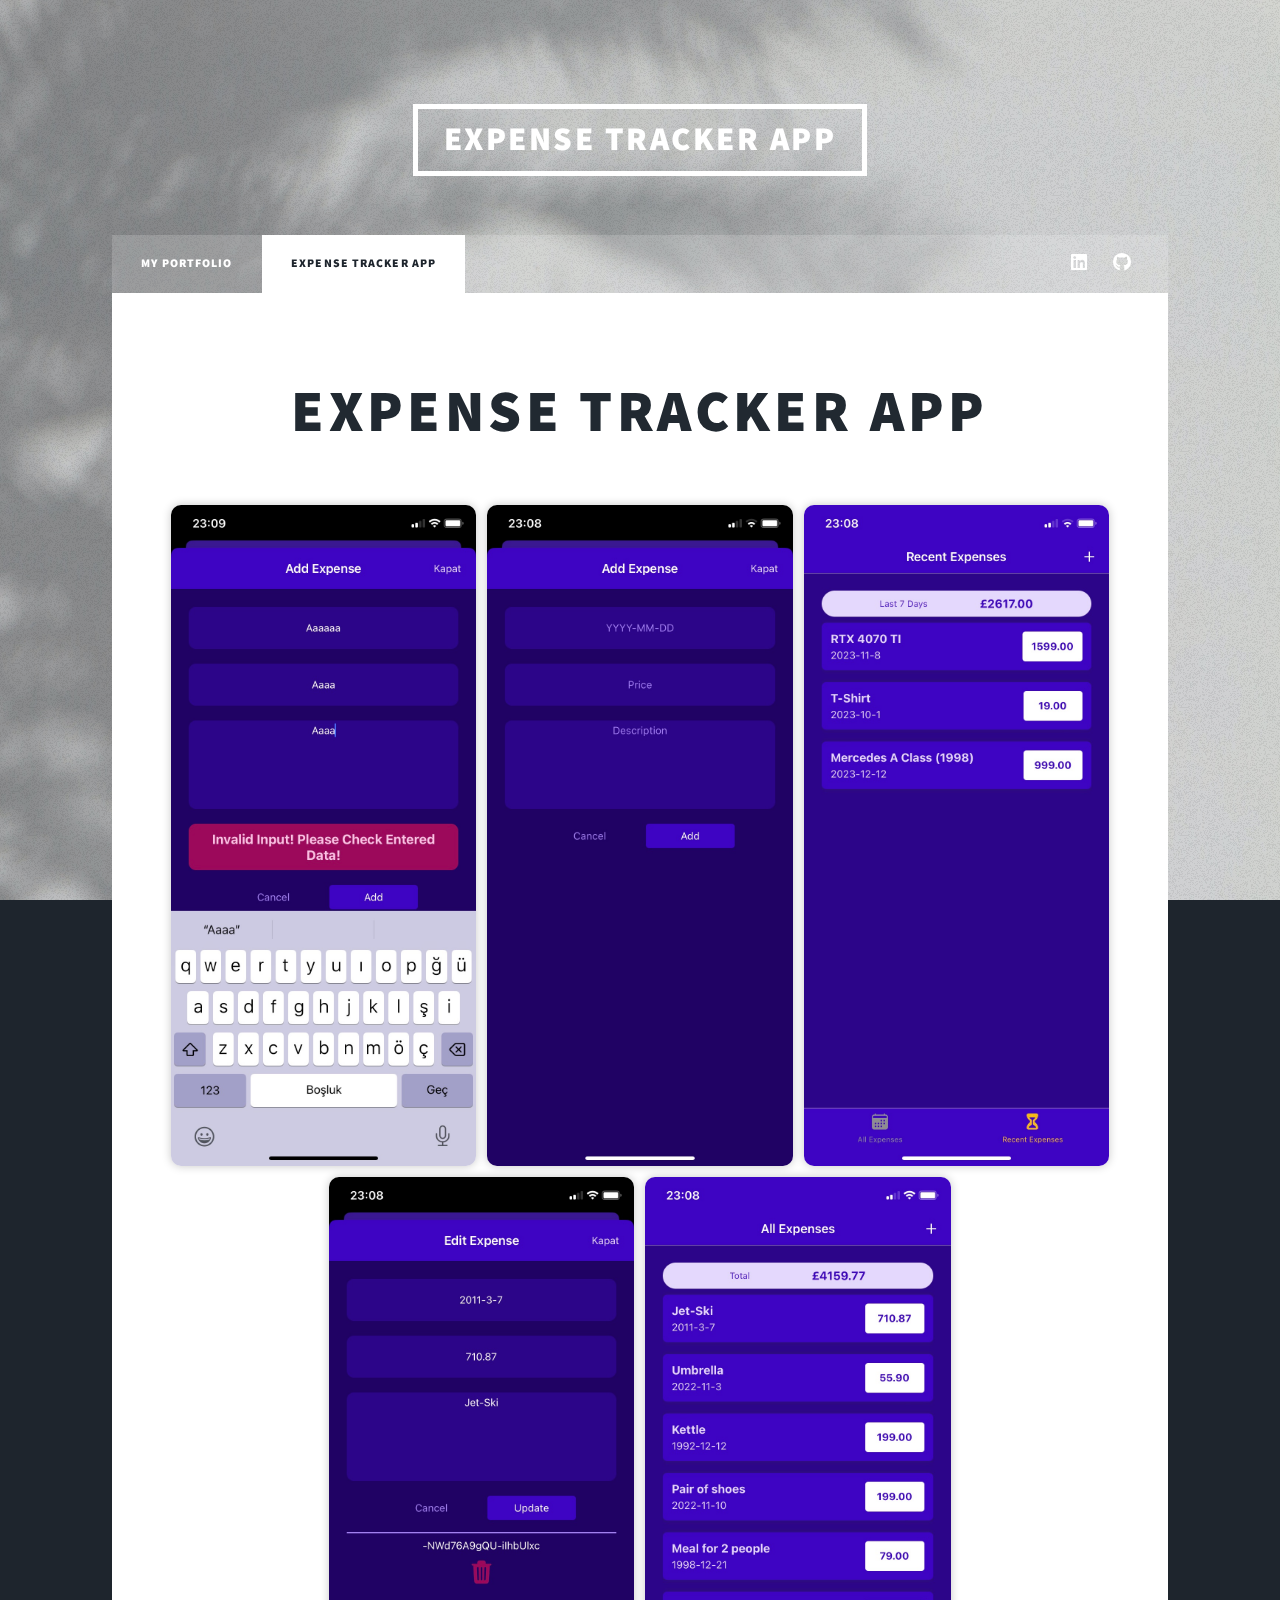
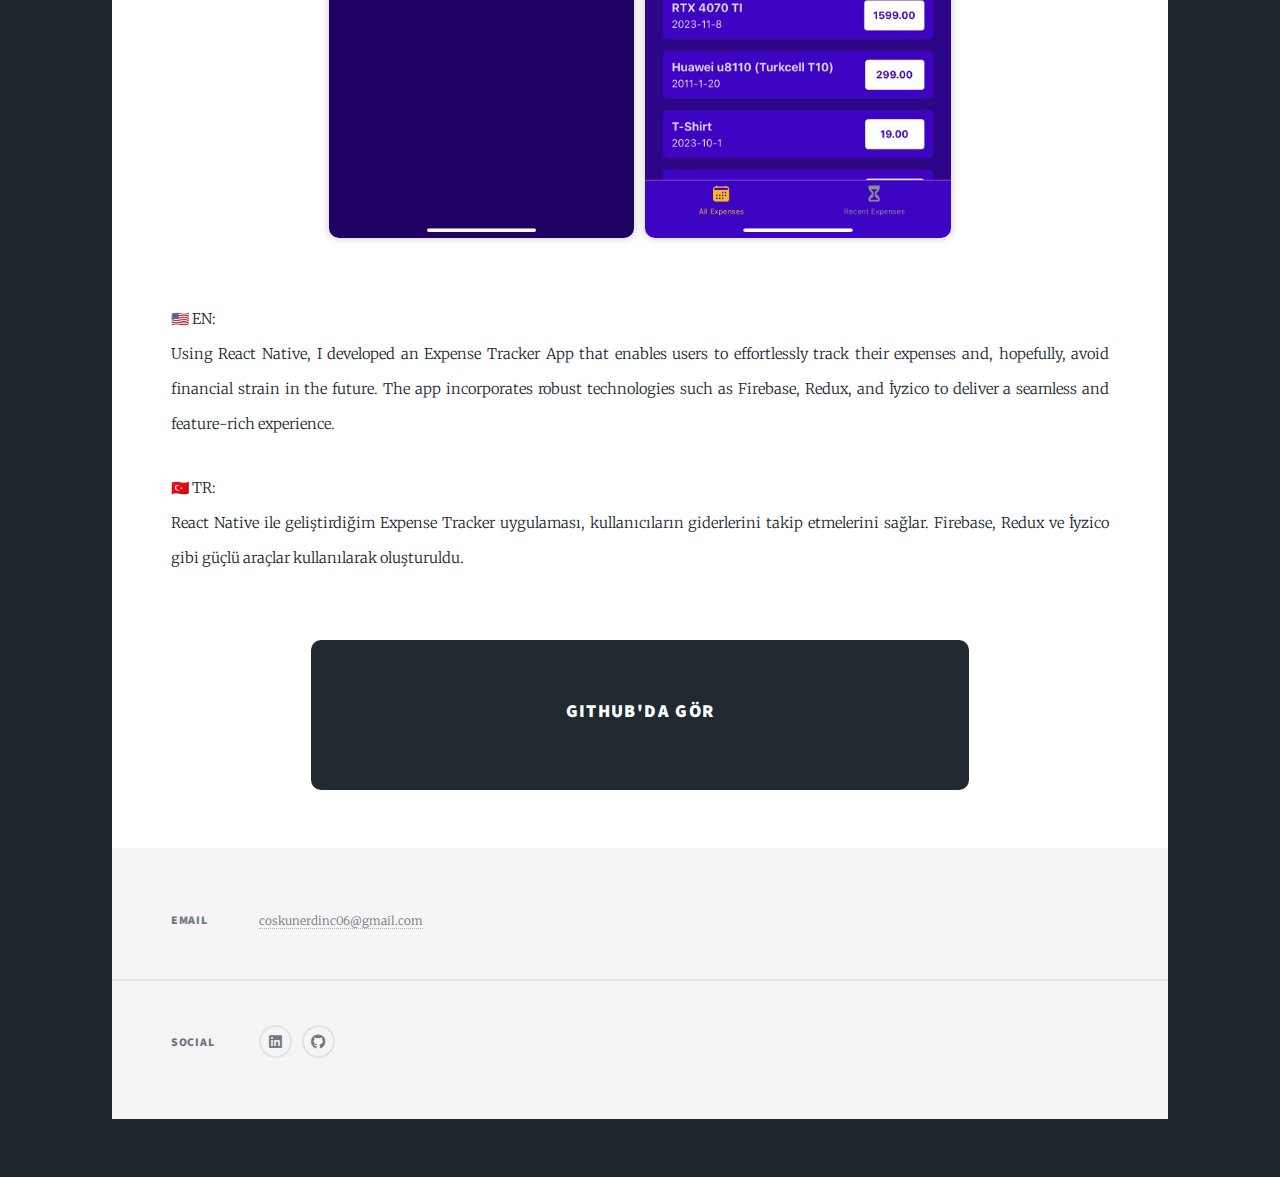
==== commit 13f8d78a: "Add files via upload" ====
--- a/expense.html
+++ b/expense.html
@@ -68,7 +68,7 @@
                 <span class="image fit"
                   ><img
                     style="
-                      border-radius: 20px;
+                      border-radius: 10px;
                       box-shadow: 0px 0px 10px rgb(200, 200, 200);
                     "
                     src="images/e1.jpeg"
@@ -79,7 +79,7 @@
                 <span class="image fit"
                   ><img
                     style="
-                      border-radius: 20px;
+                      border-radius: 10px;
                       box-shadow: 0px 0px 10px rgb(200, 200, 200);
                     "
                     src="images/e2.jpeg"
@@ -90,7 +90,7 @@
                 <span class="image fit"
                   ><img
                     style="
-                      border-radius: 20px;
+                      border-radius: 10px;
                       box-shadow: 0px 0px 10px rgb(200, 200, 200);
                     "
                     src="images/e3.jpeg"
@@ -105,7 +105,7 @@
                 <span class="image fit"
                   ><img
                     style="
-                      border-radius: 20px;
+                      border-radius: 10px;
                       box-shadow: 0px 0px 10px rgb(200, 200, 200);
                     "
                     src="images/e4.jpeg"
@@ -116,7 +116,7 @@
                 <span class="image fit"
                   ><img
                     style="
-                      border-radius: 20px;
+                      border-radius: 10px;
                       box-shadow: 0px 0px 10px rgb(200, 200, 200);
                     "
                     src="images/e5.jpeg"
@@ -149,7 +149,7 @@
               href="https://github.com/erdinc0/Expense-Tracker-App"
               class="button primary fit"
               style="
-                border-radius: 20px;
+                border-radius: 10px;
                 font-size: 18px;
                 padding-bottom: 100px;
                 padding-top: 50px;
